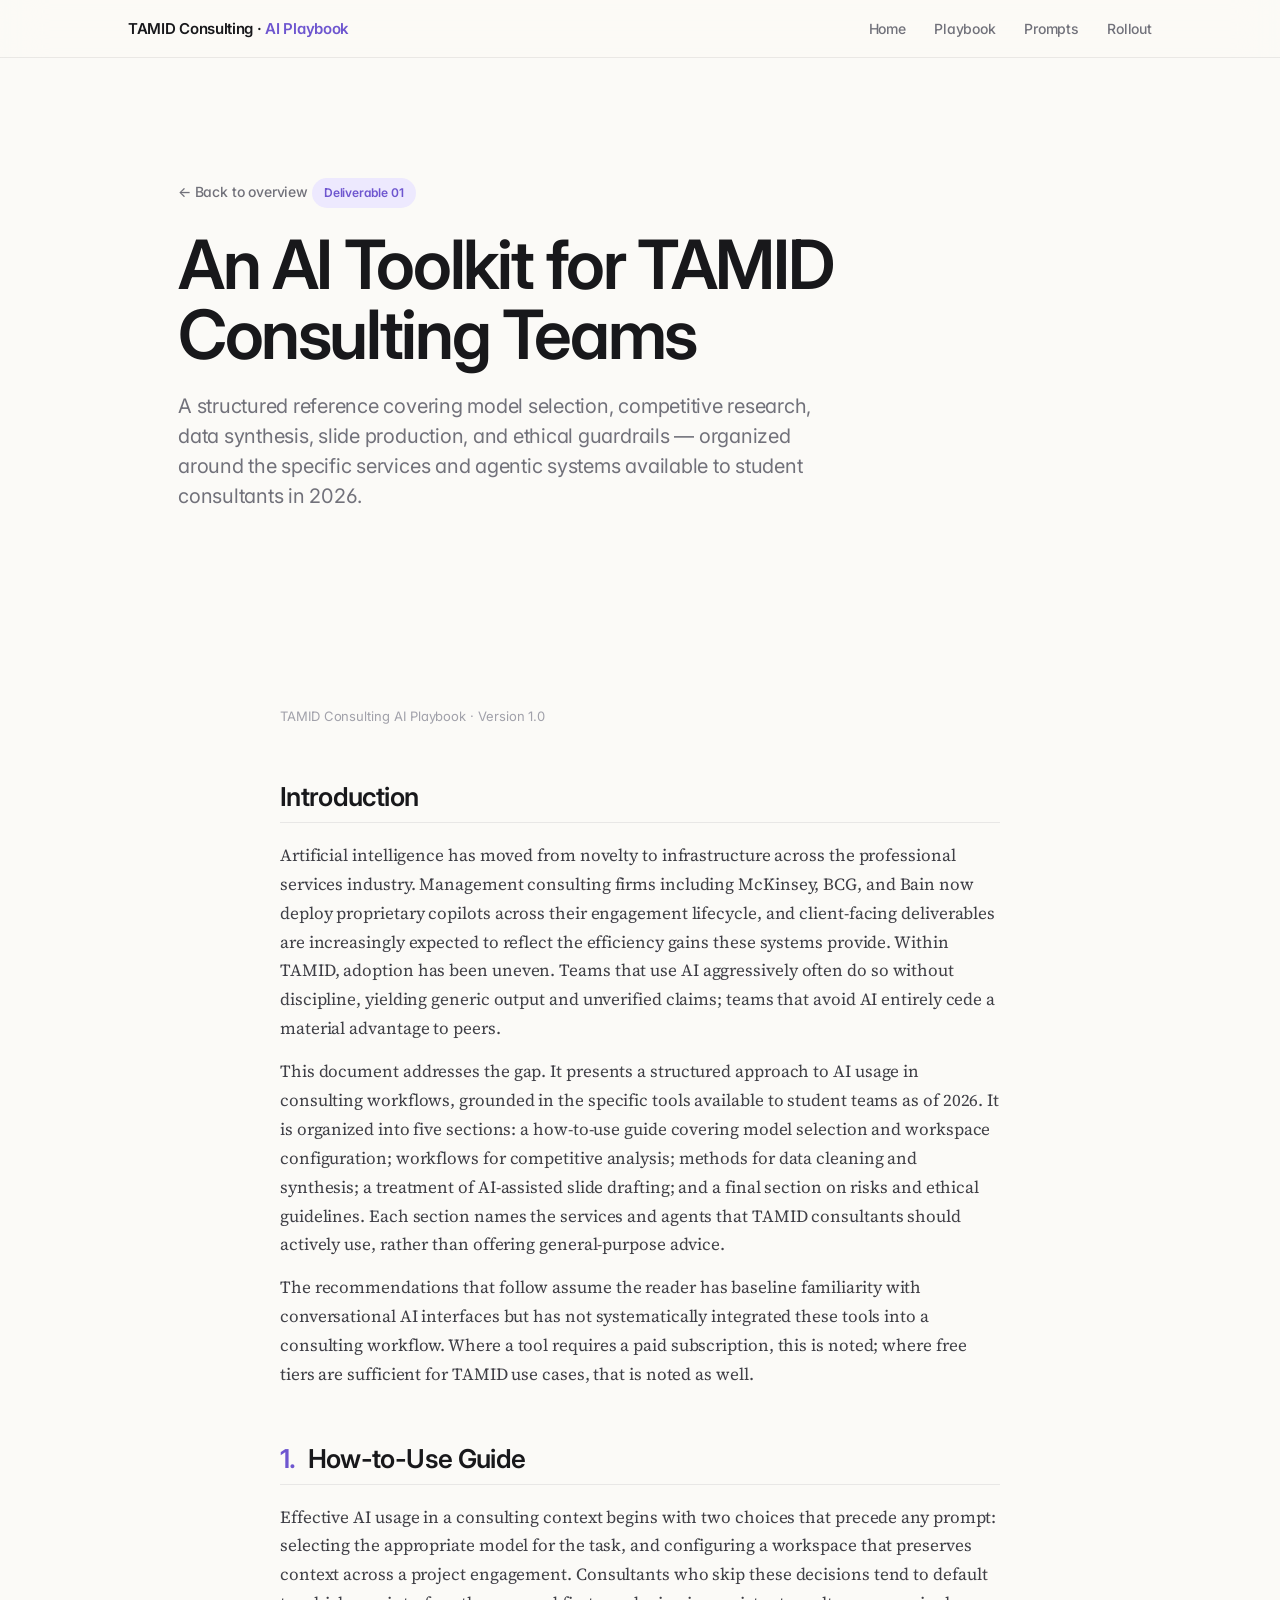
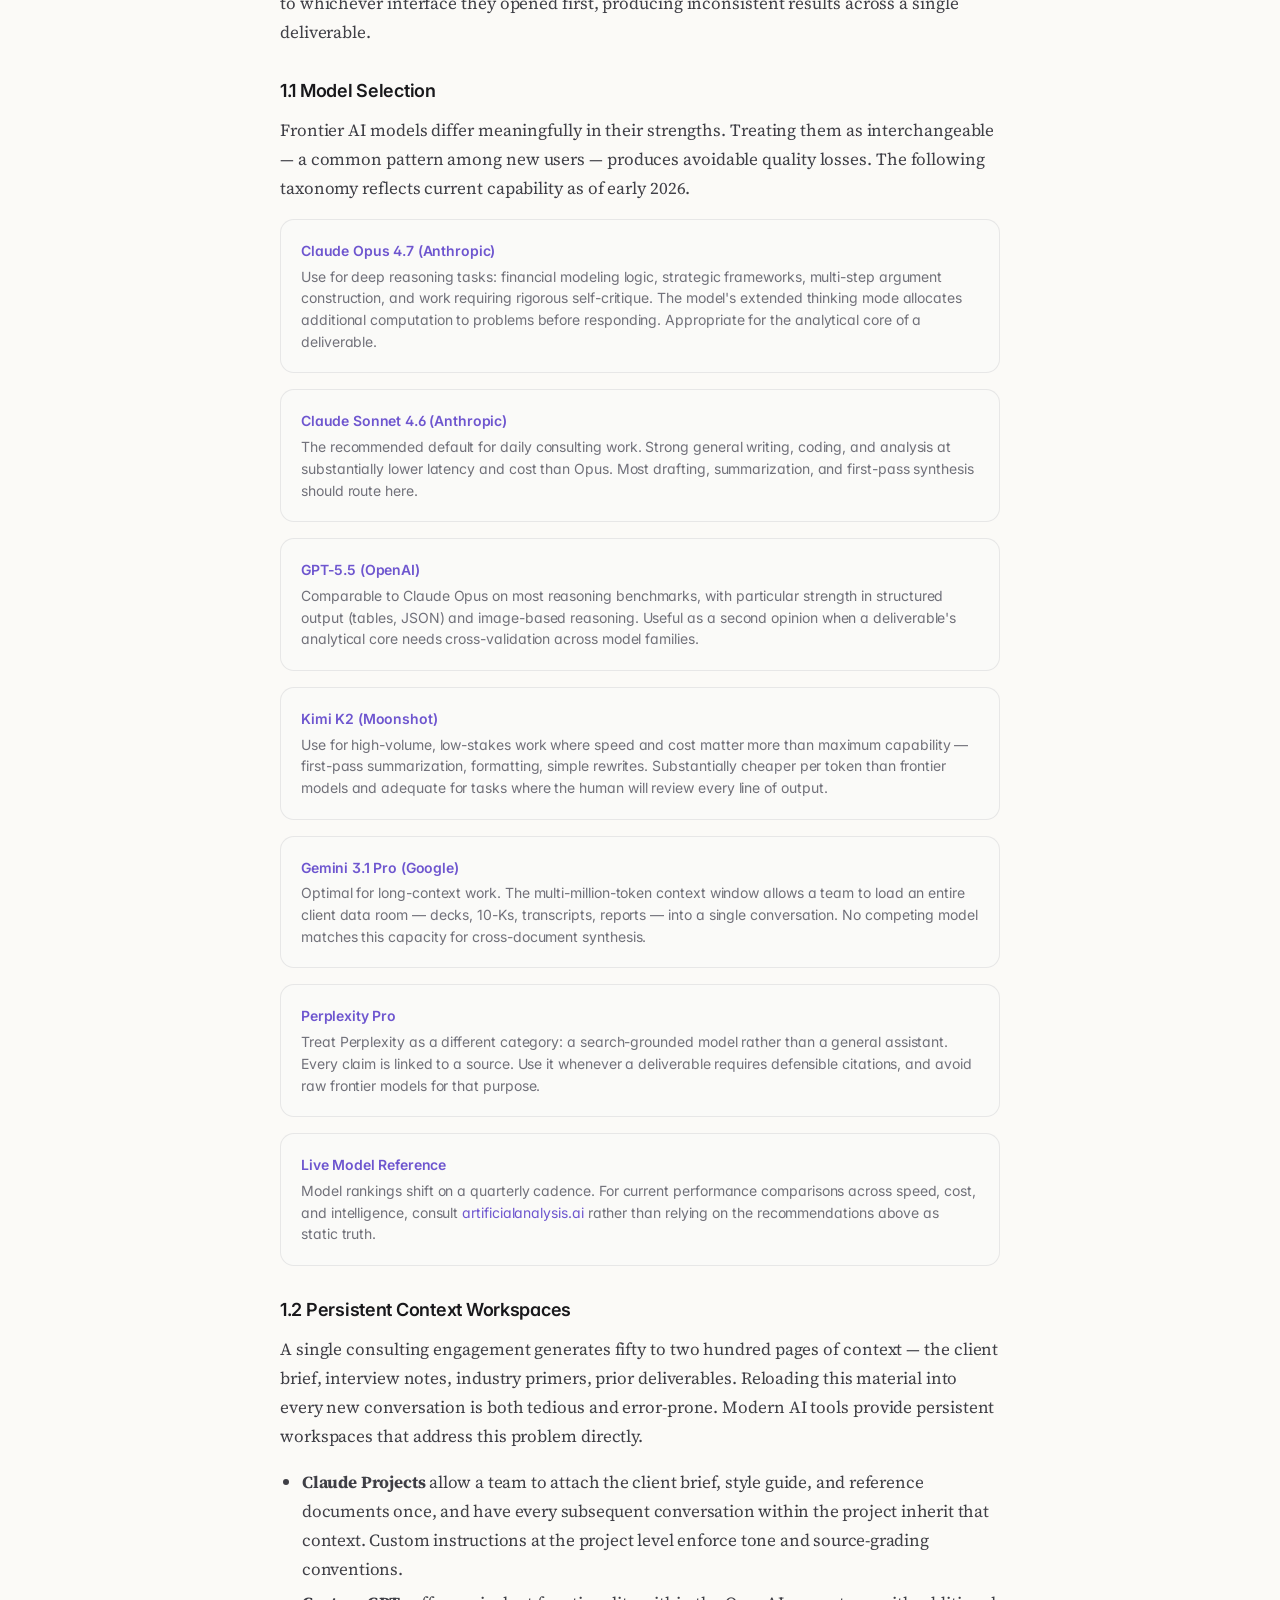
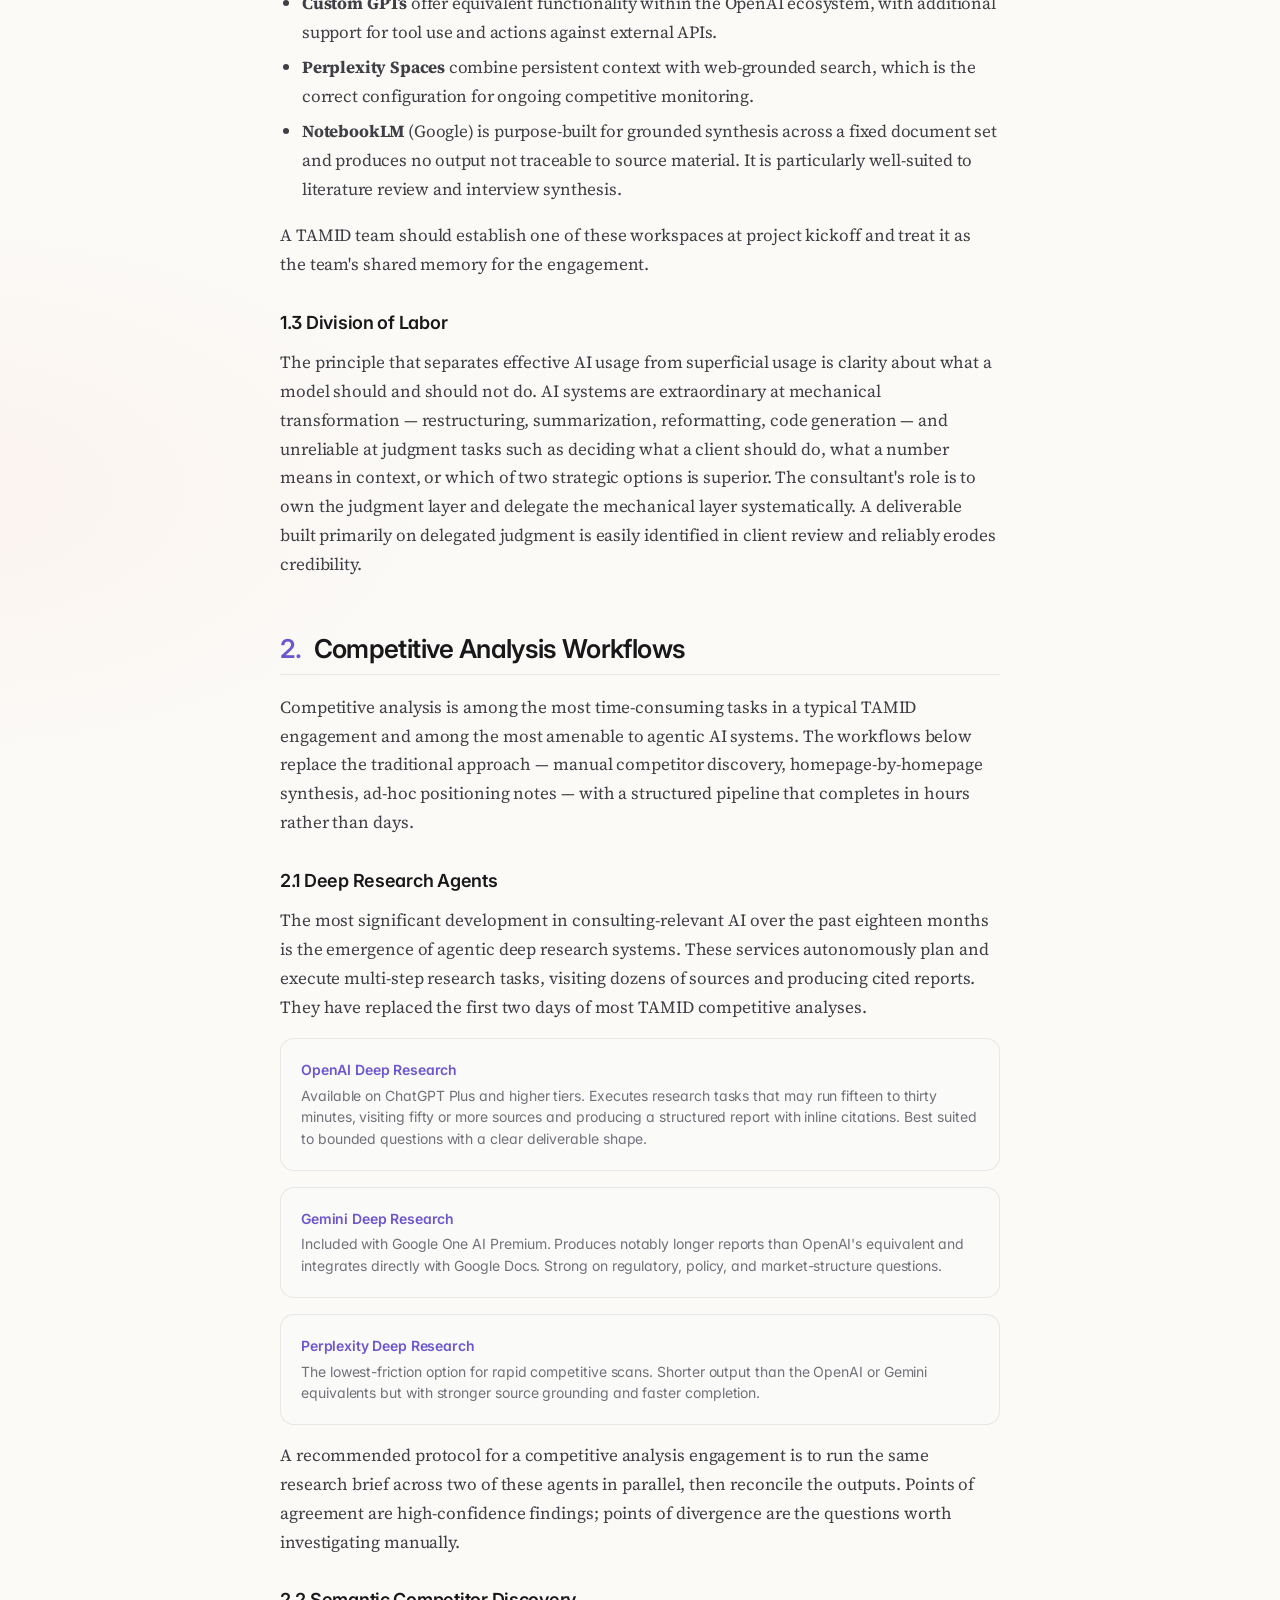
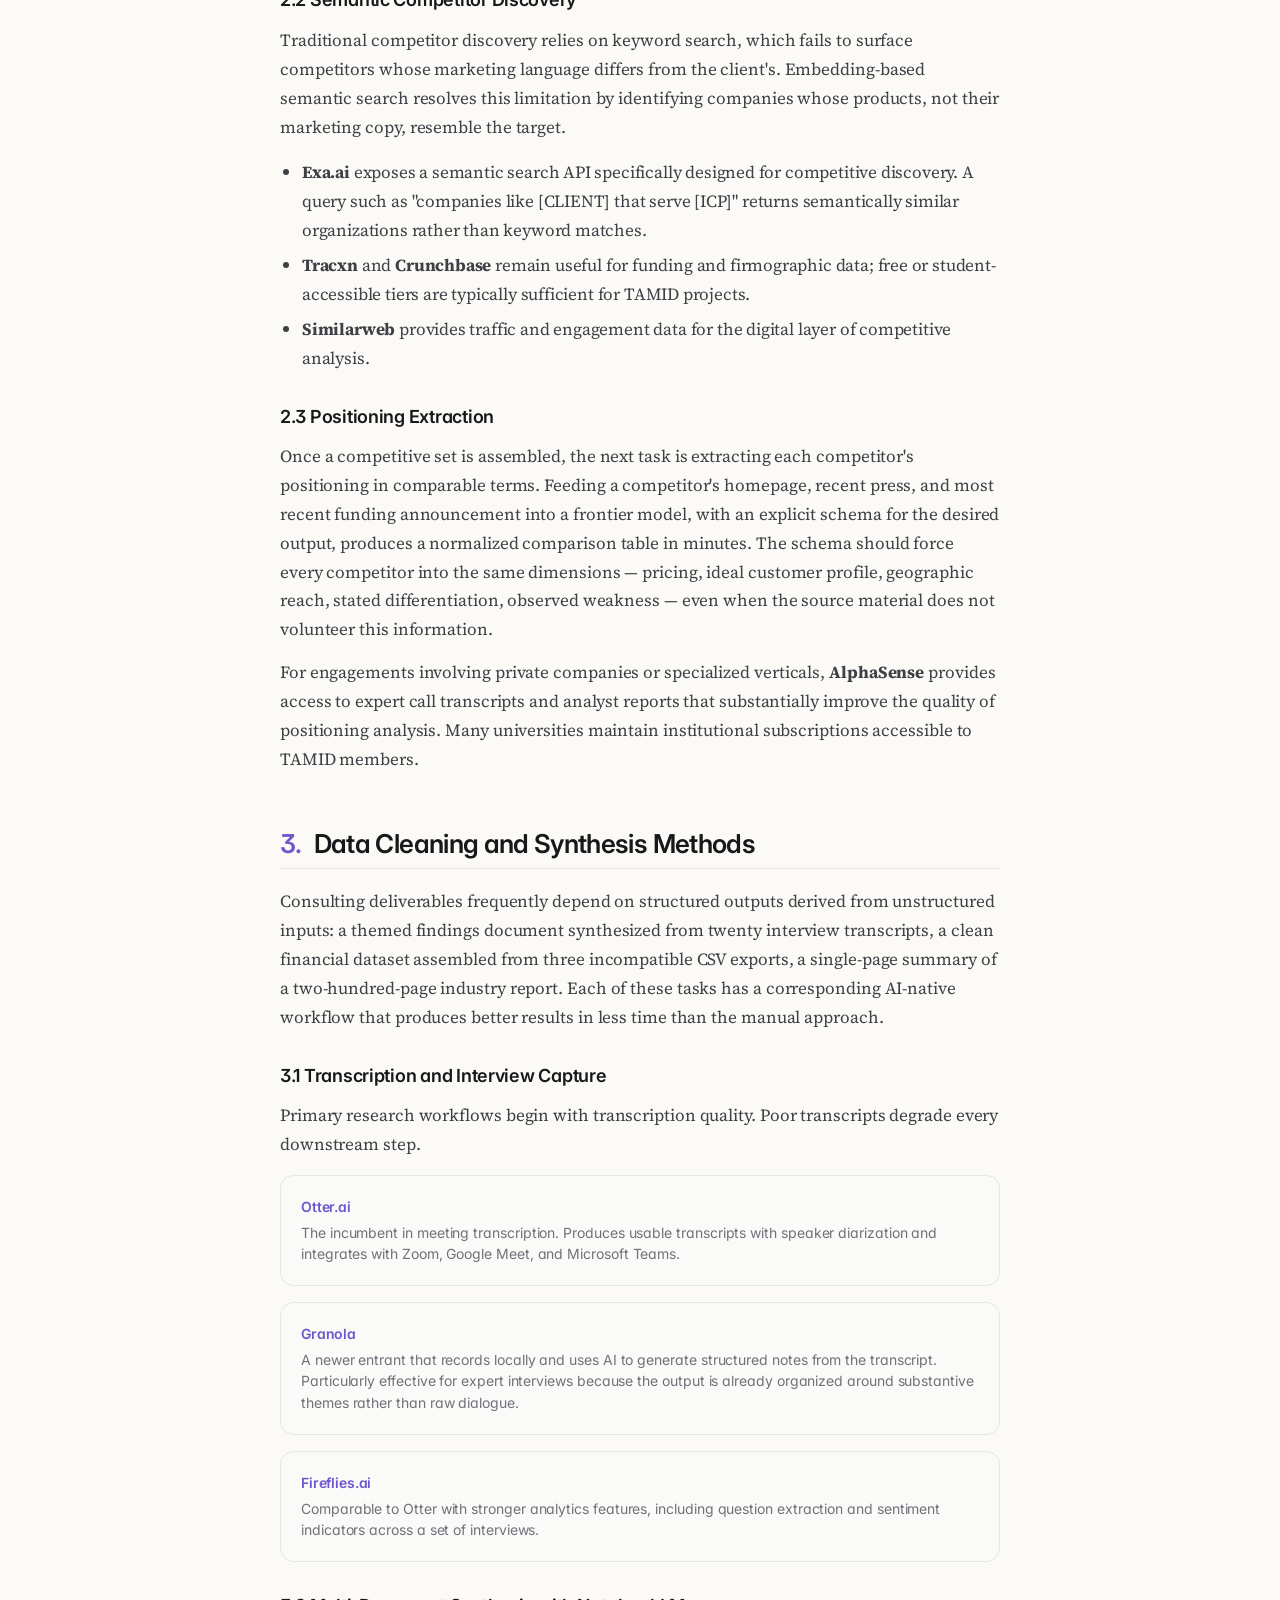
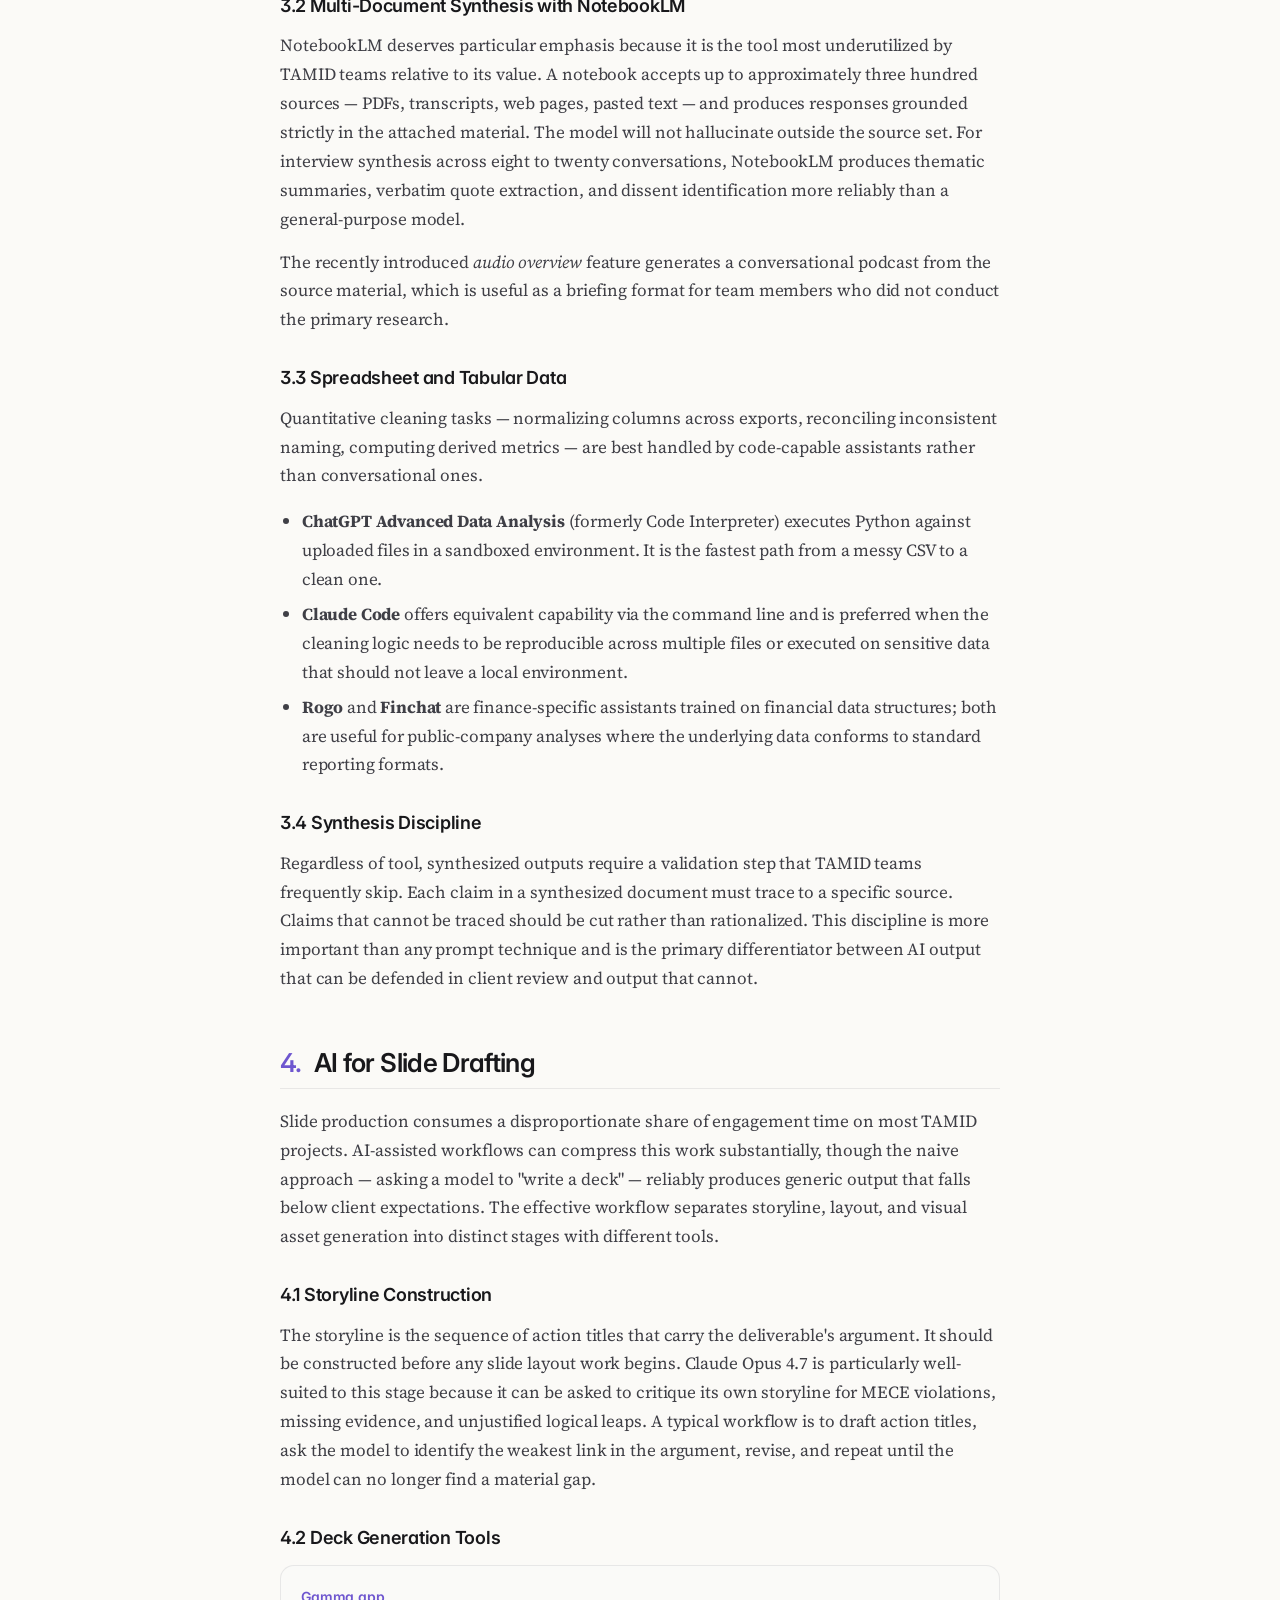
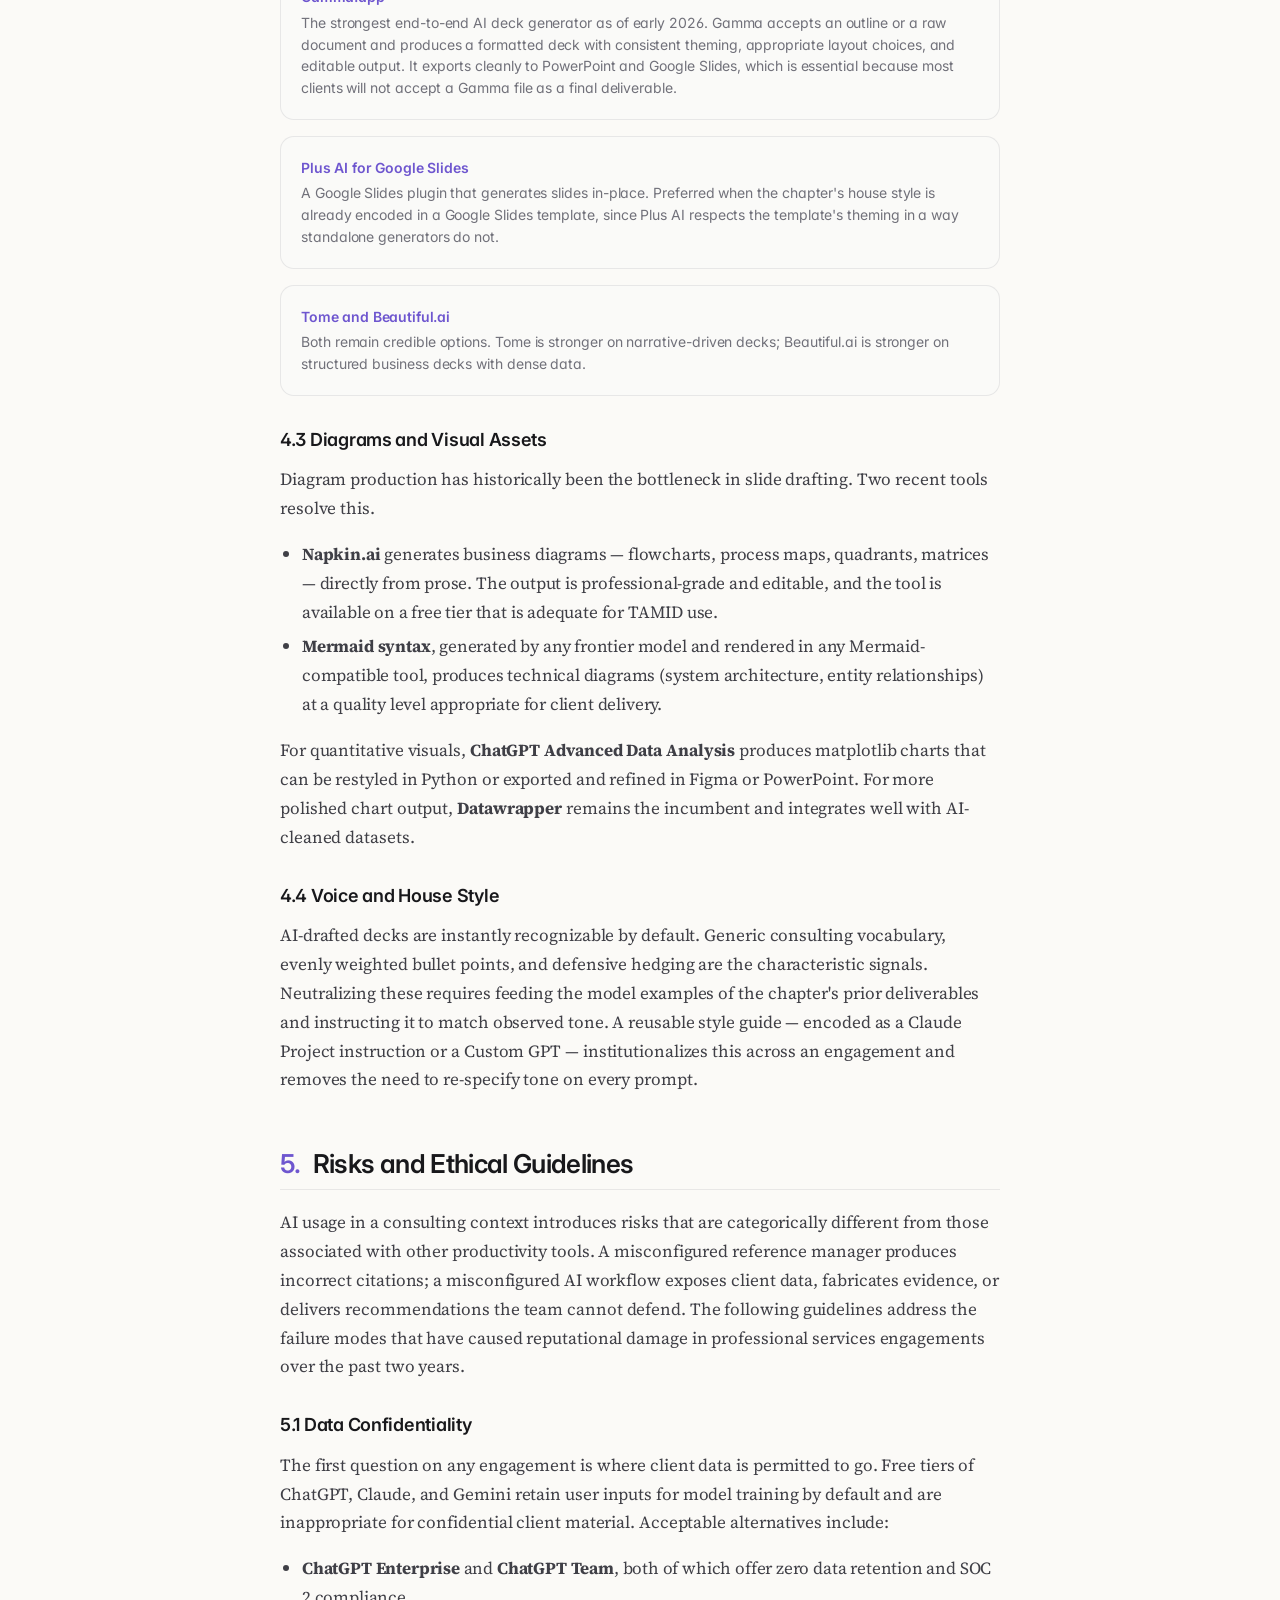
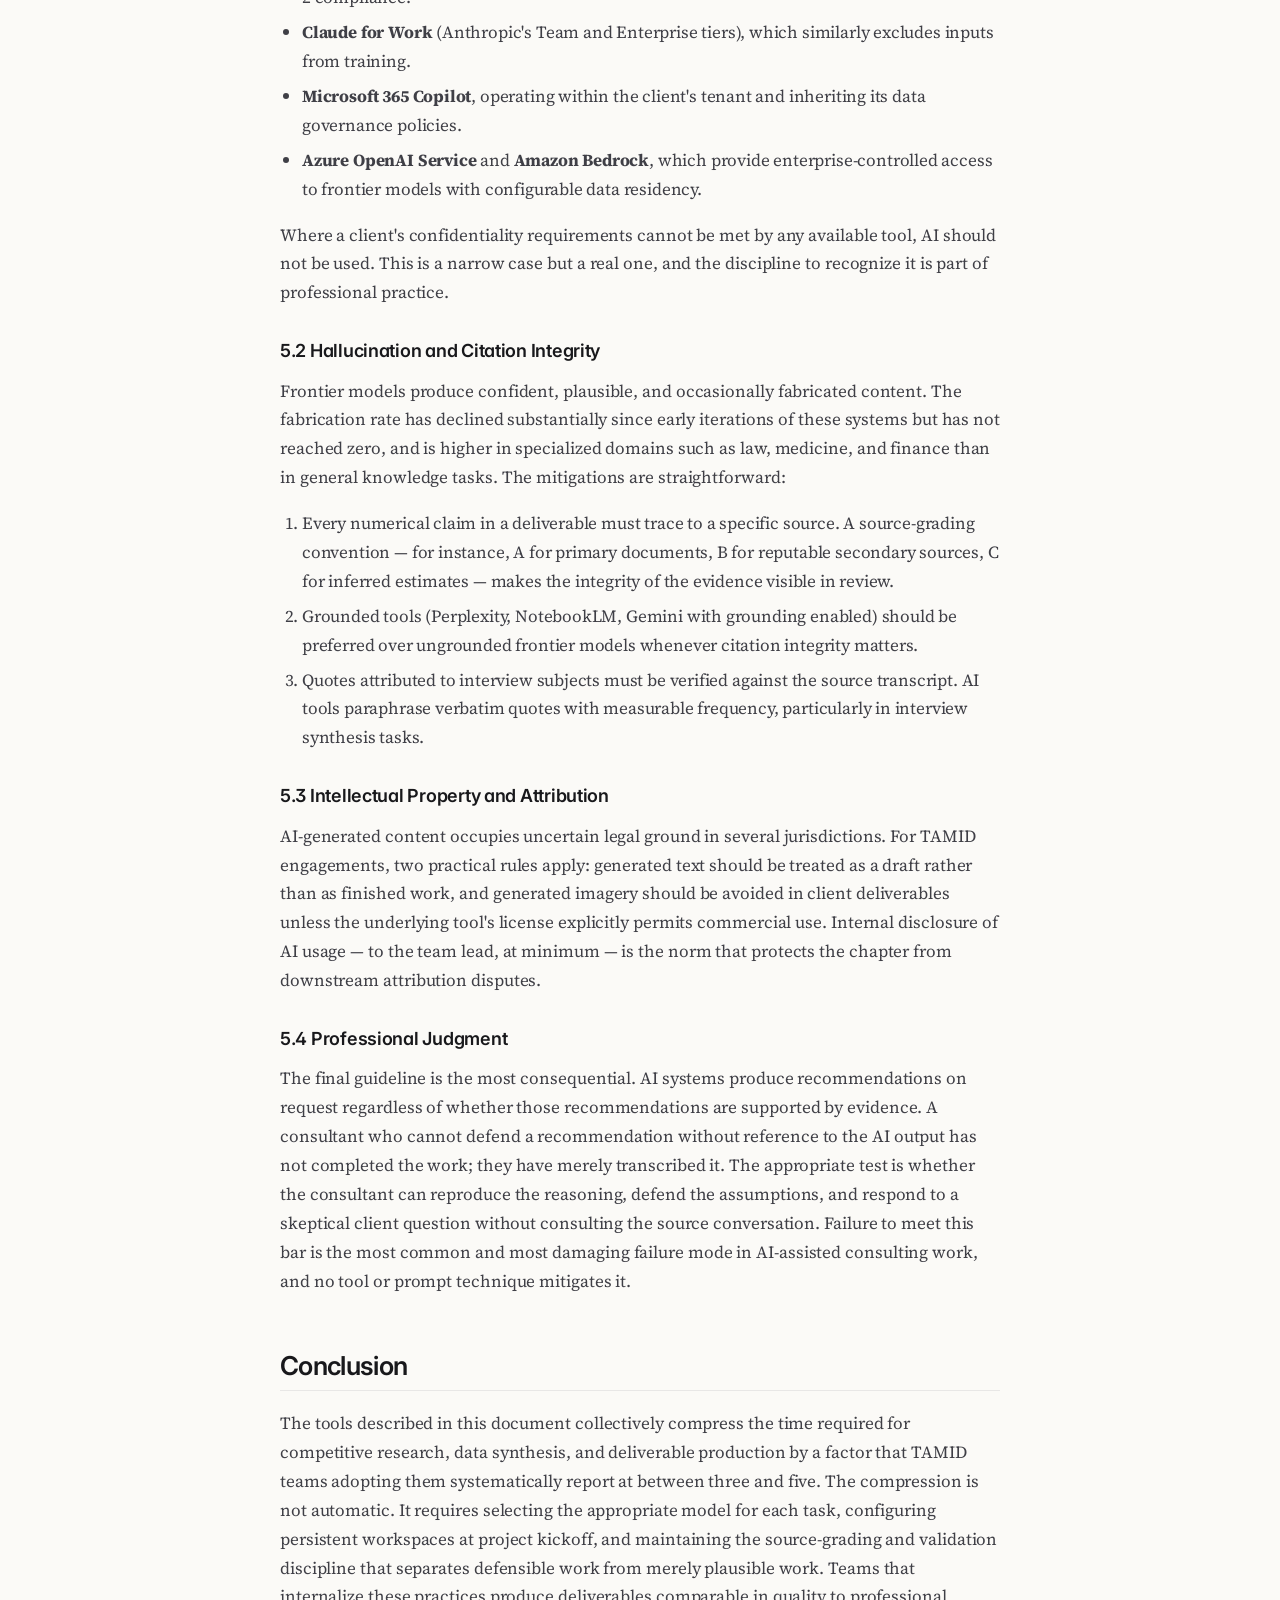
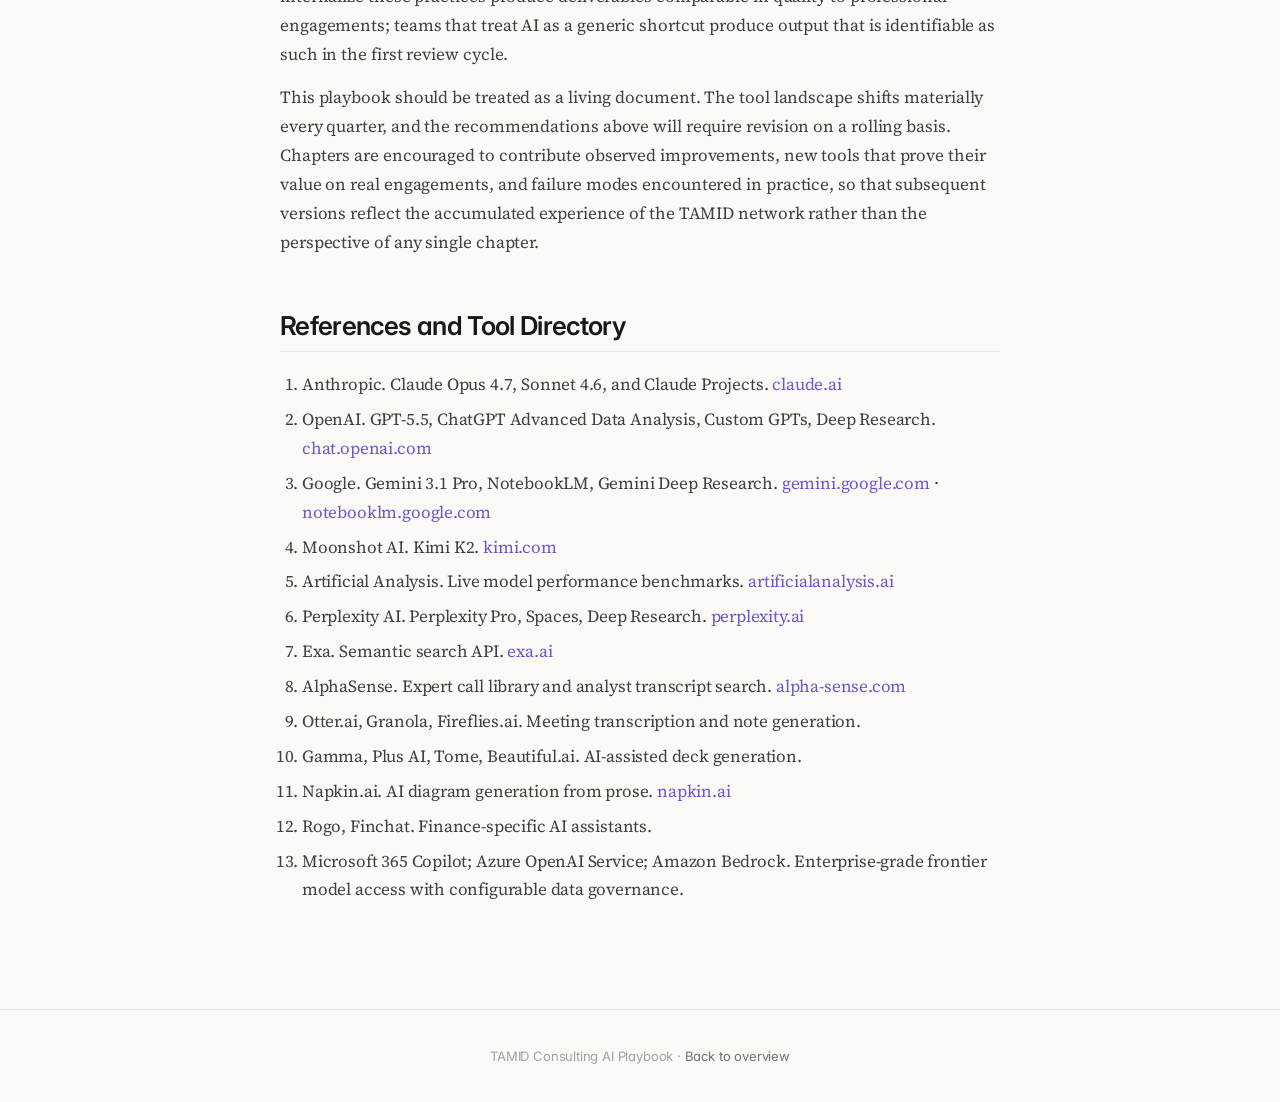
==== playbook.html @ dccecacd "feat: TAMID Consulting AI Playbook site Static multi-page site covering Track 1 deliverables: playbo" ====
<!doctype html>
<html lang="en">
<head>
<meta charset="utf-8" />
<meta name="viewport" content="width=device-width, initial-scale=1" />
<title>Playbook — TAMID Consulting AI Playbook</title>
<link rel="preconnect" href="https://fonts.googleapis.com">
<link rel="preconnect" href="https://fonts.gstatic.com" crossorigin>
<link href="https://fonts.googleapis.com/css2?family=Inter:wght@400;500;600;700&family=Source+Serif+4:wght@400;500;600&family=JetBrains+Mono:wght@400;500&display=swap" rel="stylesheet">
<link rel="stylesheet" href="styles.css" />
<style>
  .paper { max-width: 720px; margin: 0 auto; }
  .paper p {
    color: #3F3F46; margin: 14px 0;
    font-size: 17px; line-height: 1.7;
    font-family: "Source Serif 4", Georgia, serif;
    letter-spacing: -0.005em;
  }
  .paper h2 {
    font-size: 26px; margin-top: 56px; margin-bottom: 18px;
    padding-bottom: 10px;
    border-bottom: 1px solid var(--border);
    letter-spacing: -0.025em;
    font-weight: 600;
  }
  .paper h3 {
    font-size: 18px; margin-top: 32px;
    color: var(--ink); font-weight: 600;
    letter-spacing: -0.015em;
  }
  .paper ul, .paper ol {
    color: #3F3F46; padding-left: 22px;
    font-family: "Source Serif 4", Georgia, serif;
    font-size: 17px; line-height: 1.7;
  }
  .paper li { margin: 6px 0; }
  .paper .sectnum {
    color: var(--accent);
    margin-right: 12px;
    font-family: "Inter", sans-serif;
    font-weight: 600;
  }
  .paper .meta {
    color: var(--ink-faint); font-size: 13px;
    margin-bottom: 32px;
    font-family: "Inter", sans-serif;
    letter-spacing: -0.005em;
  }
  .paper blockquote {
    border-left: 3px solid var(--accent);
    margin: 22px 0; padding: 8px 20px;
    color: var(--ink-dim); font-style: italic;
    font-family: "Source Serif 4", Georgia, serif;
  }
  .toolref {
    background: #FAFAF8;
    border: 1px solid var(--border);
    border-radius: 14px;
    padding: 16px 20px;
    margin: 16px 0;
    font-family: "Inter", sans-serif;
  }
  .toolref .tname {
    color: var(--accent); font-weight: 600;
    font-size: 14px;
    letter-spacing: -0.01em;
  }
  .toolref p {
    margin: 4px 0; font-size: 14px;
    color: var(--ink-dim); line-height: 1.55;
    font-family: "Inter", sans-serif;
  }
  .refs {
    font-size: 14px; color: var(--ink-dim);
    font-family: "Inter", sans-serif;
    line-height: 1.6;
  }
  .refs li { margin: 6px 0; }
</style>
</head>
<body>

<header class="nav">
  <div class="nav-inner">
    <div class="brand">TAMID Consulting · <span>AI Playbook</span></div>
    <ul>
      <li><a class="navlink" href="index.html">Home</a></li>
      <li><a class="navlink" href="playbook.html">Playbook</a></li>
      <li><a class="navlink" href="prompts.html">Prompts</a></li>
      <li><a class="navlink" href="rollout.html">Rollout</a></li>
    </ul>
  </div>
</header>

<section class="hero">
  <a class="back-link" href="index.html">← Back to overview</a>
  <span class="eyebrow">Deliverable 01</span>
  <h1>An AI Toolkit for TAMID Consulting Teams</h1>
  <p class="lede">A structured reference covering model selection, competitive research, data synthesis, slide production, and ethical guardrails — organized around the specific services and agentic systems available to student consultants in 2026.</p>
</section>

<section>
<div class="paper">

<p class="meta">TAMID Consulting AI Playbook · Version 1.0</p>

<h2>Introduction</h2>
<p>Artificial intelligence has moved from novelty to infrastructure across the professional services industry. Management consulting firms including McKinsey, BCG, and Bain now deploy proprietary copilots across their engagement lifecycle, and client-facing deliverables are increasingly expected to reflect the efficiency gains these systems provide. Within TAMID, adoption has been uneven. Teams that use AI aggressively often do so without discipline, yielding generic output and unverified claims; teams that avoid AI entirely cede a material advantage to peers.</p>
<p>This document addresses the gap. It presents a structured approach to AI usage in consulting workflows, grounded in the specific tools available to student teams as of 2026. It is organized into five sections: a how-to-use guide covering model selection and workspace configuration; workflows for competitive analysis; methods for data cleaning and synthesis; a treatment of AI-assisted slide drafting; and a final section on risks and ethical guidelines. Each section names the services and agents that TAMID consultants should actively use, rather than offering general-purpose advice.</p>
<p>The recommendations that follow assume the reader has baseline familiarity with conversational AI interfaces but has not systematically integrated these tools into a consulting workflow. Where a tool requires a paid subscription, this is noted; where free tiers are sufficient for TAMID use cases, that is noted as well.</p>

<h2><span class="sectnum">1.</span>How-to-Use Guide</h2>

<p>Effective AI usage in a consulting context begins with two choices that precede any prompt: selecting the appropriate model for the task, and configuring a workspace that preserves context across a project engagement. Consultants who skip these decisions tend to default to whichever interface they opened first, producing inconsistent results across a single deliverable.</p>

<h3>1.1 Model Selection</h3>

<p>Frontier AI models differ meaningfully in their strengths. Treating them as interchangeable — a common pattern among new users — produces avoidable quality losses. The following taxonomy reflects current capability as of early 2026.</p>

<div class="toolref">
  <p class="tname">Claude Opus 4.7 (Anthropic)</p>
  <p>Use for deep reasoning tasks: financial modeling logic, strategic frameworks, multi-step argument construction, and work requiring rigorous self-critique. The model's extended thinking mode allocates additional computation to problems before responding. Appropriate for the analytical core of a deliverable.</p>
</div>

<div class="toolref">
  <p class="tname">Claude Sonnet 4.6 (Anthropic)</p>
  <p>The recommended default for daily consulting work. Strong general writing, coding, and analysis at substantially lower latency and cost than Opus. Most drafting, summarization, and first-pass synthesis should route here.</p>
</div>

<div class="toolref">
  <p class="tname">GPT-5.5 (OpenAI)</p>
  <p>Comparable to Claude Opus on most reasoning benchmarks, with particular strength in structured output (tables, JSON) and image-based reasoning. Useful as a second opinion when a deliverable's analytical core needs cross-validation across model families.</p>
</div>

<div class="toolref">
  <p class="tname">Kimi K2 (Moonshot)</p>
  <p>Use for high-volume, low-stakes work where speed and cost matter more than maximum capability — first-pass summarization, formatting, simple rewrites. Substantially cheaper per token than frontier models and adequate for tasks where the human will review every line of output.</p>
</div>

<div class="toolref">
  <p class="tname">Gemini 3.1 Pro (Google)</p>
  <p>Optimal for long-context work. The multi-million-token context window allows a team to load an entire client data room — decks, 10-Ks, transcripts, reports — into a single conversation. No competing model matches this capacity for cross-document synthesis.</p>
</div>

<div class="toolref">
  <p class="tname">Perplexity Pro</p>
  <p>Treat Perplexity as a different category: a search-grounded model rather than a general assistant. Every claim is linked to a source. Use it whenever a deliverable requires defensible citations, and avoid raw frontier models for that purpose.</p>
</div>

<div class="toolref">
  <p class="tname">Live Model Reference</p>
  <p>Model rankings shift on a quarterly cadence. For current performance comparisons across speed, cost, and intelligence, consult <a href="https://artificialanalysis.ai" target="_blank" rel="noopener">artificialanalysis.ai</a> rather than relying on the recommendations above as static truth.</p>
</div>

<h3>1.2 Persistent Context Workspaces</h3>

<p>A single consulting engagement generates fifty to two hundred pages of context — the client brief, interview notes, industry primers, prior deliverables. Reloading this material into every new conversation is both tedious and error-prone. Modern AI tools provide persistent workspaces that address this problem directly.</p>

<ul>
  <li><strong>Claude Projects</strong> allow a team to attach the client brief, style guide, and reference documents once, and have every subsequent conversation within the project inherit that context. Custom instructions at the project level enforce tone and source-grading conventions.</li>
  <li><strong>Custom GPTs</strong> offer equivalent functionality within the OpenAI ecosystem, with additional support for tool use and actions against external APIs.</li>
  <li><strong>Perplexity Spaces</strong> combine persistent context with web-grounded search, which is the correct configuration for ongoing competitive monitoring.</li>
  <li><strong>NotebookLM</strong> (Google) is purpose-built for grounded synthesis across a fixed document set and produces no output not traceable to source material. It is particularly well-suited to literature review and interview synthesis.</li>
</ul>

<p>A TAMID team should establish one of these workspaces at project kickoff and treat it as the team's shared memory for the engagement.</p>

<h3>1.3 Division of Labor</h3>

<p>The principle that separates effective AI usage from superficial usage is clarity about what a model should and should not do. AI systems are extraordinary at mechanical transformation — restructuring, summarization, reformatting, code generation — and unreliable at judgment tasks such as deciding what a client should do, what a number means in context, or which of two strategic options is superior. The consultant's role is to own the judgment layer and delegate the mechanical layer systematically. A deliverable built primarily on delegated judgment is easily identified in client review and reliably erodes credibility.</p>

<h2><span class="sectnum">2.</span>Competitive Analysis Workflows</h2>

<p>Competitive analysis is among the most time-consuming tasks in a typical TAMID engagement and among the most amenable to agentic AI systems. The workflows below replace the traditional approach — manual competitor discovery, homepage-by-homepage synthesis, ad-hoc positioning notes — with a structured pipeline that completes in hours rather than days.</p>

<h3>2.1 Deep Research Agents</h3>

<p>The most significant development in consulting-relevant AI over the past eighteen months is the emergence of agentic deep research systems. These services autonomously plan and execute multi-step research tasks, visiting dozens of sources and producing cited reports. They have replaced the first two days of most TAMID competitive analyses.</p>

<div class="toolref">
  <p class="tname">OpenAI Deep Research</p>
  <p>Available on ChatGPT Plus and higher tiers. Executes research tasks that may run fifteen to thirty minutes, visiting fifty or more sources and producing a structured report with inline citations. Best suited to bounded questions with a clear deliverable shape.</p>
</div>

<div class="toolref">
  <p class="tname">Gemini Deep Research</p>
  <p>Included with Google One AI Premium. Produces notably longer reports than OpenAI's equivalent and integrates directly with Google Docs. Strong on regulatory, policy, and market-structure questions.</p>
</div>

<div class="toolref">
  <p class="tname">Perplexity Deep Research</p>
  <p>The lowest-friction option for rapid competitive scans. Shorter output than the OpenAI or Gemini equivalents but with stronger source grounding and faster completion.</p>
</div>

<p>A recommended protocol for a competitive analysis engagement is to run the same research brief across two of these agents in parallel, then reconcile the outputs. Points of agreement are high-confidence findings; points of divergence are the questions worth investigating manually.</p>

<h3>2.2 Semantic Competitor Discovery</h3>

<p>Traditional competitor discovery relies on keyword search, which fails to surface competitors whose marketing language differs from the client's. Embedding-based semantic search resolves this limitation by identifying companies whose products, not their marketing copy, resemble the target.</p>

<ul>
  <li><strong>Exa.ai</strong> exposes a semantic search API specifically designed for competitive discovery. A query such as "companies like [CLIENT] that serve [ICP]" returns semantically similar organizations rather than keyword matches.</li>
  <li><strong>Tracxn</strong> and <strong>Crunchbase</strong> remain useful for funding and firmographic data; free or student-accessible tiers are typically sufficient for TAMID projects.</li>
  <li><strong>Similarweb</strong> provides traffic and engagement data for the digital layer of competitive analysis.</li>
</ul>

<h3>2.3 Positioning Extraction</h3>

<p>Once a competitive set is assembled, the next task is extracting each competitor's positioning in comparable terms. Feeding a competitor's homepage, recent press, and most recent funding announcement into a frontier model, with an explicit schema for the desired output, produces a normalized comparison table in minutes. The schema should force every competitor into the same dimensions — pricing, ideal customer profile, geographic reach, stated differentiation, observed weakness — even when the source material does not volunteer this information.</p>

<p>For engagements involving private companies or specialized verticals, <strong>AlphaSense</strong> provides access to expert call transcripts and analyst reports that substantially improve the quality of positioning analysis. Many universities maintain institutional subscriptions accessible to TAMID members.</p>

<h2><span class="sectnum">3.</span>Data Cleaning and Synthesis Methods</h2>

<p>Consulting deliverables frequently depend on structured outputs derived from unstructured inputs: a themed findings document synthesized from twenty interview transcripts, a clean financial dataset assembled from three incompatible CSV exports, a single-page summary of a two-hundred-page industry report. Each of these tasks has a corresponding AI-native workflow that produces better results in less time than the manual approach.</p>

<h3>3.1 Transcription and Interview Capture</h3>

<p>Primary research workflows begin with transcription quality. Poor transcripts degrade every downstream step.</p>

<div class="toolref">
  <p class="tname">Otter.ai</p>
  <p>The incumbent in meeting transcription. Produces usable transcripts with speaker diarization and integrates with Zoom, Google Meet, and Microsoft Teams.</p>
</div>

<div class="toolref">
  <p class="tname">Granola</p>
  <p>A newer entrant that records locally and uses AI to generate structured notes from the transcript. Particularly effective for expert interviews because the output is already organized around substantive themes rather than raw dialogue.</p>
</div>

<div class="toolref">
  <p class="tname">Fireflies.ai</p>
  <p>Comparable to Otter with stronger analytics features, including question extraction and sentiment indicators across a set of interviews.</p>
</div>

<h3>3.2 Multi-Document Synthesis with NotebookLM</h3>

<p>NotebookLM deserves particular emphasis because it is the tool most underutilized by TAMID teams relative to its value. A notebook accepts up to approximately three hundred sources — PDFs, transcripts, web pages, pasted text — and produces responses grounded strictly in the attached material. The model will not hallucinate outside the source set. For interview synthesis across eight to twenty conversations, NotebookLM produces thematic summaries, verbatim quote extraction, and dissent identification more reliably than a general-purpose model.</p>

<p>The recently introduced <em>audio overview</em> feature generates a conversational podcast from the source material, which is useful as a briefing format for team members who did not conduct the primary research.</p>

<h3>3.3 Spreadsheet and Tabular Data</h3>

<p>Quantitative cleaning tasks — normalizing columns across exports, reconciling inconsistent naming, computing derived metrics — are best handled by code-capable assistants rather than conversational ones.</p>

<ul>
  <li><strong>ChatGPT Advanced Data Analysis</strong> (formerly Code Interpreter) executes Python against uploaded files in a sandboxed environment. It is the fastest path from a messy CSV to a clean one.</li>
  <li><strong>Claude Code</strong> offers equivalent capability via the command line and is preferred when the cleaning logic needs to be reproducible across multiple files or executed on sensitive data that should not leave a local environment.</li>
  <li><strong>Rogo</strong> and <strong>Finchat</strong> are finance-specific assistants trained on financial data structures; both are useful for public-company analyses where the underlying data conforms to standard reporting formats.</li>
</ul>

<h3>3.4 Synthesis Discipline</h3>

<p>Regardless of tool, synthesized outputs require a validation step that TAMID teams frequently skip. Each claim in a synthesized document must trace to a specific source. Claims that cannot be traced should be cut rather than rationalized. This discipline is more important than any prompt technique and is the primary differentiator between AI output that can be defended in client review and output that cannot.</p>

<h2><span class="sectnum">4.</span>AI for Slide Drafting</h2>

<p>Slide production consumes a disproportionate share of engagement time on most TAMID projects. AI-assisted workflows can compress this work substantially, though the naive approach — asking a model to "write a deck" — reliably produces generic output that falls below client expectations. The effective workflow separates storyline, layout, and visual asset generation into distinct stages with different tools.</p>

<h3>4.1 Storyline Construction</h3>

<p>The storyline is the sequence of action titles that carry the deliverable's argument. It should be constructed before any slide layout work begins. Claude Opus 4.7 is particularly well-suited to this stage because it can be asked to critique its own storyline for MECE violations, missing evidence, and unjustified logical leaps. A typical workflow is to draft action titles, ask the model to identify the weakest link in the argument, revise, and repeat until the model can no longer find a material gap.</p>

<h3>4.2 Deck Generation Tools</h3>

<div class="toolref">
  <p class="tname">Gamma.app</p>
  <p>The strongest end-to-end AI deck generator as of early 2026. Gamma accepts an outline or a raw document and produces a formatted deck with consistent theming, appropriate layout choices, and editable output. It exports cleanly to PowerPoint and Google Slides, which is essential because most clients will not accept a Gamma file as a final deliverable.</p>
</div>

<div class="toolref">
  <p class="tname">Plus AI for Google Slides</p>
  <p>A Google Slides plugin that generates slides in-place. Preferred when the chapter's house style is already encoded in a Google Slides template, since Plus AI respects the template's theming in a way standalone generators do not.</p>
</div>

<div class="toolref">
  <p class="tname">Tome and Beautiful.ai</p>
  <p>Both remain credible options. Tome is stronger on narrative-driven decks; Beautiful.ai is stronger on structured business decks with dense data.</p>
</div>

<h3>4.3 Diagrams and Visual Assets</h3>

<p>Diagram production has historically been the bottleneck in slide drafting. Two recent tools resolve this.</p>

<ul>
  <li><strong>Napkin.ai</strong> generates business diagrams — flowcharts, process maps, quadrants, matrices — directly from prose. The output is professional-grade and editable, and the tool is available on a free tier that is adequate for TAMID use.</li>
  <li><strong>Mermaid syntax</strong>, generated by any frontier model and rendered in any Mermaid-compatible tool, produces technical diagrams (system architecture, entity relationships) at a quality level appropriate for client delivery.</li>
</ul>

<p>For quantitative visuals, <strong>ChatGPT Advanced Data Analysis</strong> produces matplotlib charts that can be restyled in Python or exported and refined in Figma or PowerPoint. For more polished chart output, <strong>Datawrapper</strong> remains the incumbent and integrates well with AI-cleaned datasets.</p>

<h3>4.4 Voice and House Style</h3>

<p>AI-drafted decks are instantly recognizable by default. Generic consulting vocabulary, evenly weighted bullet points, and defensive hedging are the characteristic signals. Neutralizing these requires feeding the model examples of the chapter's prior deliverables and instructing it to match observed tone. A reusable style guide — encoded as a Claude Project instruction or a Custom GPT — institutionalizes this across an engagement and removes the need to re-specify tone on every prompt.</p>

<h2><span class="sectnum">5.</span>Risks and Ethical Guidelines</h2>

<p>AI usage in a consulting context introduces risks that are categorically different from those associated with other productivity tools. A misconfigured reference manager produces incorrect citations; a misconfigured AI workflow exposes client data, fabricates evidence, or delivers recommendations the team cannot defend. The following guidelines address the failure modes that have caused reputational damage in professional services engagements over the past two years.</p>

<h3>5.1 Data Confidentiality</h3>

<p>The first question on any engagement is where client data is permitted to go. Free tiers of ChatGPT, Claude, and Gemini retain user inputs for model training by default and are inappropriate for confidential client material. Acceptable alternatives include:</p>

<ul>
  <li><strong>ChatGPT Enterprise</strong> and <strong>ChatGPT Team</strong>, both of which offer zero data retention and SOC 2 compliance.</li>
  <li><strong>Claude for Work</strong> (Anthropic's Team and Enterprise tiers), which similarly excludes inputs from training.</li>
  <li><strong>Microsoft 365 Copilot</strong>, operating within the client's tenant and inheriting its data governance policies.</li>
  <li><strong>Azure OpenAI Service</strong> and <strong>Amazon Bedrock</strong>, which provide enterprise-controlled access to frontier models with configurable data residency.</li>
</ul>

<p>Where a client's confidentiality requirements cannot be met by any available tool, AI should not be used. This is a narrow case but a real one, and the discipline to recognize it is part of professional practice.</p>

<h3>5.2 Hallucination and Citation Integrity</h3>

<p>Frontier models produce confident, plausible, and occasionally fabricated content. The fabrication rate has declined substantially since early iterations of these systems but has not reached zero, and is higher in specialized domains such as law, medicine, and finance than in general knowledge tasks. The mitigations are straightforward:</p>

<ol>
  <li>Every numerical claim in a deliverable must trace to a specific source. A source-grading convention — for instance, A for primary documents, B for reputable secondary sources, C for inferred estimates — makes the integrity of the evidence visible in review.</li>
  <li>Grounded tools (Perplexity, NotebookLM, Gemini with grounding enabled) should be preferred over ungrounded frontier models whenever citation integrity matters.</li>
  <li>Quotes attributed to interview subjects must be verified against the source transcript. AI tools paraphrase verbatim quotes with measurable frequency, particularly in interview synthesis tasks.</li>
</ol>

<h3>5.3 Intellectual Property and Attribution</h3>

<p>AI-generated content occupies uncertain legal ground in several jurisdictions. For TAMID engagements, two practical rules apply: generated text should be treated as a draft rather than as finished work, and generated imagery should be avoided in client deliverables unless the underlying tool's license explicitly permits commercial use. Internal disclosure of AI usage — to the team lead, at minimum — is the norm that protects the chapter from downstream attribution disputes.</p>

<h3>5.4 Professional Judgment</h3>

<p>The final guideline is the most consequential. AI systems produce recommendations on request regardless of whether those recommendations are supported by evidence. A consultant who cannot defend a recommendation without reference to the AI output has not completed the work; they have merely transcribed it. The appropriate test is whether the consultant can reproduce the reasoning, defend the assumptions, and respond to a skeptical client question without consulting the source conversation. Failure to meet this bar is the most common and most damaging failure mode in AI-assisted consulting work, and no tool or prompt technique mitigates it.</p>

<h2>Conclusion</h2>

<p>The tools described in this document collectively compress the time required for competitive research, data synthesis, and deliverable production by a factor that TAMID teams adopting them systematically report at between three and five. The compression is not automatic. It requires selecting the appropriate model for each task, configuring persistent workspaces at project kickoff, and maintaining the source-grading and validation discipline that separates defensible work from merely plausible work. Teams that internalize these practices produce deliverables comparable in quality to professional engagements; teams that treat AI as a generic shortcut produce output that is identifiable as such in the first review cycle.</p>

<p>This playbook should be treated as a living document. The tool landscape shifts materially every quarter, and the recommendations above will require revision on a rolling basis. Chapters are encouraged to contribute observed improvements, new tools that prove their value on real engagements, and failure modes encountered in practice, so that subsequent versions reflect the accumulated experience of the TAMID network rather than the perspective of any single chapter.</p>

<h2>References and Tool Directory</h2>
<ol class="refs">
  <li>Anthropic. Claude Opus 4.7, Sonnet 4.6, and Claude Projects. <a href="https://claude.ai">claude.ai</a></li>
  <li>OpenAI. GPT-5.5, ChatGPT Advanced Data Analysis, Custom GPTs, Deep Research. <a href="https://chat.openai.com">chat.openai.com</a></li>
  <li>Google. Gemini 3.1 Pro, NotebookLM, Gemini Deep Research. <a href="https://gemini.google.com">gemini.google.com</a> · <a href="https://notebooklm.google.com">notebooklm.google.com</a></li>
  <li>Moonshot AI. Kimi K2. <a href="https://kimi.com">kimi.com</a></li>
  <li>Artificial Analysis. Live model performance benchmarks. <a href="https://artificialanalysis.ai">artificialanalysis.ai</a></li>
  <li>Perplexity AI. Perplexity Pro, Spaces, Deep Research. <a href="https://perplexity.ai">perplexity.ai</a></li>
  <li>Exa. Semantic search API. <a href="https://exa.ai">exa.ai</a></li>
  <li>AlphaSense. Expert call library and analyst transcript search. <a href="https://alpha-sense.com">alpha-sense.com</a></li>
  <li>Otter.ai, Granola, Fireflies.ai. Meeting transcription and note generation.</li>
  <li>Gamma, Plus AI, Tome, Beautiful.ai. AI-assisted deck generation.</li>
  <li>Napkin.ai. AI diagram generation from prose. <a href="https://napkin.ai">napkin.ai</a></li>
  <li>Rogo, Finchat. Finance-specific AI assistants.</li>
  <li>Microsoft 365 Copilot; Azure OpenAI Service; Amazon Bedrock. Enterprise-grade frontier model access with configurable data governance.</li>
</ol>

</div>
</section>

<footer>
  TAMID Consulting AI Playbook · <a href="index.html">Back to overview</a>
</footer>

</body>
</html>
---- styles.css ----
:root {
  --bg: #FBFAF7;
  --bg-soft: #FFFFFF;
  --ink: #18181B;
  --ink-dim: #71717A;
  --ink-faint: #A1A1AA;
  --accent: #6E56CF;
  --accent-soft: #EDE9FE;
  --accent-2: #FF8A65;
  --accent-2-soft: #FFE8E0;
  --mint: #5EEAD4;
  --border: rgba(24, 24, 27, 0.08);
  --border-strong: rgba(24, 24, 27, 0.12);
  --card: #FFFFFF;
  --shadow-sm: 0 1px 2px rgba(24, 24, 27, 0.04), 0 0 0 1px rgba(24, 24, 27, 0.04);
  --shadow-md: 0 4px 12px rgba(24, 24, 27, 0.06), 0 0 0 1px rgba(24, 24, 27, 0.04);
  --shadow-lg: 0 16px 48px rgba(24, 24, 27, 0.08), 0 0 0 1px rgba(24, 24, 27, 0.04);
}

* { box-sizing: border-box; }
html, body { margin: 0; padding: 0; }
body {
  font-family: "Inter", -apple-system, BlinkMacSystemFont, "Segoe UI", Roboto, sans-serif;
  background: var(--bg);
  background-image:
    radial-gradient(1100px 500px at 85% -5%, rgba(110, 86, 207, 0.08), transparent 60%),
    radial-gradient(900px 480px at -5% 30%, rgba(255, 138, 101, 0.06), transparent 60%),
    radial-gradient(700px 400px at 50% 110%, rgba(94, 234, 212, 0.05), transparent 60%);
  color: var(--ink);
  line-height: 1.55;
  letter-spacing: -0.011em;
  -webkit-font-smoothing: antialiased;
  font-feature-settings: "ss01", "cv11";
}

a { color: var(--accent); text-decoration: none; transition: opacity 0.15s; }
a:hover { opacity: 0.75; text-decoration: none; }

/* Nav */
header.nav {
  position: sticky; top: 0; z-index: 10;
  backdrop-filter: blur(20px) saturate(180%);
  -webkit-backdrop-filter: blur(20px) saturate(180%);
  background: rgba(251, 250, 247, 0.78);
  border-bottom: 1px solid var(--border);
}
.nav-inner {
  max-width: 1080px; margin: 0 auto;
  padding: 16px 28px;
  display: flex; align-items: center; justify-content: space-between;
}
.brand {
  font-weight: 600; letter-spacing: -0.02em;
  font-size: 15px; color: var(--ink);
}
.brand span { color: var(--accent); }
.nav ul { display: flex; gap: 28px; list-style: none; padding: 0; margin: 0; }
.nav a.navlink {
  color: var(--ink-dim); font-size: 14px; font-weight: 500;
  letter-spacing: -0.01em;
}
.nav a.navlink:hover { color: var(--ink); opacity: 1; }

/* Sections */
section {
  max-width: 980px; margin: 0 auto;
  padding: 88px 28px;
}
.hero {
  padding-top: 120px;
  padding-bottom: 72px;
}

/* Eyebrow / pill labels */
.eyebrow, .slide-num {
  display: inline-block;
  font-size: 12px; font-weight: 600;
  letter-spacing: -0.005em;
  color: var(--accent);
  padding: 6px 12px;
  background: var(--accent-soft);
  border-radius: 999px;
  margin-bottom: 22px;
}

/* Headings */
h1 {
  font-size: clamp(40px, 6vw, 68px);
  line-height: 1.02;
  letter-spacing: -0.035em;
  font-weight: 600;
  margin: 0 0 22px;
  color: var(--ink);
}
h2 {
  font-size: clamp(26px, 3.4vw, 38px);
  line-height: 1.1;
  letter-spacing: -0.025em;
  font-weight: 600;
  margin: 0 0 14px;
  color: var(--ink);
}
h3 {
  font-size: 17px;
  line-height: 1.3;
  letter-spacing: -0.015em;
  font-weight: 600;
  margin: 0 0 8px;
  color: var(--ink);
}

.lede {
  font-size: clamp(17px, 1.6vw, 20px);
  color: var(--ink-dim);
  max-width: 640px;
  line-height: 1.5;
  letter-spacing: -0.012em;
}
.section-sub {
  color: var(--ink-dim);
  margin-bottom: 36px;
  max-width: 640px;
  font-size: 16px;
}

/* Buttons */
.cta-row { margin-top: 32px; display: flex; gap: 10px; flex-wrap: wrap; }
.btn {
  display: inline-flex; align-items: center; gap: 6px;
  padding: 11px 18px;
  border-radius: 12px;
  font-weight: 500; font-size: 14px;
  letter-spacing: -0.005em;
  border: 1px solid var(--border);
  background: var(--card);
  color: var(--ink);
  cursor: pointer;
  transition: all 0.15s ease;
  box-shadow: var(--shadow-sm);
}
.btn:hover {
  opacity: 1;
  transform: translateY(-1px);
  box-shadow: var(--shadow-md);
}
.btn.primary {
  background: var(--ink);
  border-color: var(--ink);
  color: var(--bg-soft);
}
.btn.primary:hover { background: #2A2A2E; }

/* Cards */
.grid {
  display: grid; gap: 14px;
  grid-template-columns: repeat(auto-fit, minmax(240px, 1fr));
}
.grid.grid-2 {
  grid-template-columns: repeat(2, 1fr);
}
@media (max-width: 640px) {
  .grid.grid-2 { grid-template-columns: 1fr; }
}
.card {
  background: var(--card);
  border: 1px solid var(--border);
  padding: 24px;
  border-radius: 18px;
  transition: all 0.2s ease;
  display: block;
  color: inherit;
  box-shadow: var(--shadow-sm);
}
.card:hover {
  opacity: 1;
  transform: translateY(-2px);
  box-shadow: var(--shadow-md);
  border-color: var(--border-strong);
}
.card.linkcard { cursor: pointer; position: relative; }
.card.linkcard::after {
  content: "→";
  position: absolute; top: 22px; right: 22px;
  color: var(--accent); font-size: 16px;
  opacity: 0; transition: all 0.2s ease;
}
.card.linkcard:hover::after { transform: translateX(4px); opacity: 1; }
.card .tag {
  display: inline-block;
  font-size: 11px; font-weight: 600;
  letter-spacing: -0.005em;
  color: var(--accent);
  background: var(--accent-soft);
  padding: 4px 10px;
  border-radius: 999px;
  margin-bottom: 14px;
}
.card p { color: var(--ink-dim); font-size: 14px; margin: 6px 0 0; line-height: 1.5; }
.card ul { padding-left: 18px; margin: 10px 0 0; color: var(--ink-dim); font-size: 14px; }
.card li { margin: 4px 0; }

/* Callout */
.callout {
  background: var(--card);
  border: 1px solid var(--border);
  padding: 32px;
  border-radius: 20px;
  box-shadow: var(--shadow-sm);
}
.callout h2 { margin-bottom: 12px; }
.callout p, .callout li { color: var(--ink-dim); font-size: 15px; }

/* Timeline */
.timeline { display: grid; gap: 12px; }
.phase {
  display: grid;
  grid-template-columns: 140px 1fr;
  gap: 18px;
  padding: 22px 24px;
  border: 1px solid var(--border);
  border-radius: 16px;
  background: var(--card);
  box-shadow: var(--shadow-sm);
}
.phase .wk {
  font-weight: 600; color: var(--accent);
  font-size: 13px; letter-spacing: -0.005em;
  border-right: 1px solid var(--border);
  padding-right: 14px;
  align-self: start;
}
.phase h3 { margin-top: 0; }
.phase p { color: var(--ink-dim); font-size: 14px; margin: 4px 0 0; }

/* Prompts */
.prompts { display: grid; gap: 14px; }
.prompt {
  border: 1px solid var(--border);
  border-radius: 18px;
  background: var(--card);
  padding: 24px;
  box-shadow: var(--shadow-sm);
}
.prompt h3 { display: flex; align-items: center; gap: 10px; flex-wrap: wrap; }
.prompt p { color: var(--ink-dim); font-size: 14px; }
.pill {
  font-size: 11px; font-weight: 600;
  padding: 3px 10px; border-radius: 999px;
  background: var(--accent-2-soft); color: #C2410C;
  letter-spacing: -0.005em;
}

pre {
  background: #FAFAF8;
  border: 1px solid var(--border);
  padding: 18px;
  border-radius: 12px;
  overflow-x: auto;
  color: #18181B;
  font-family: "JetBrains Mono", "SF Mono", Menlo, Consolas, monospace;
  font-size: 12.5px;
  line-height: 1.6;
  margin: 14px 0 0;
  white-space: pre-wrap;
  letter-spacing: -0.005em;
}

/* Back link */
.back-link {
  display: inline-flex; align-items: center; gap: 6px;
  color: var(--ink-dim); font-size: 14px;
  margin-bottom: 28px; font-weight: 500;
}
.back-link:hover { color: var(--ink); opacity: 1; }

/* Chapters (playbook) */
.chapter {
  border-left: 2px solid var(--accent-soft);
  padding: 8px 0 8px 22px;
  margin: 22px 0;
}
.chapter h3 { margin-top: 0; }
.chapter p { color: var(--ink-dim); margin: 8px 0 0; font-size: 15px; }
.chapter ul, .chapter ol { color: var(--ink-dim); font-size: 15px; }

/* Footer */
footer {
  border-top: 1px solid var(--border);
  color: var(--ink-faint); font-size: 13px;
  padding: 36px 28px; text-align: center;
}
footer a { color: var(--ink-dim); }

@media (max-width: 640px) {
  .nav ul { display: none; }
  .phase { grid-template-columns: 1fr; }
  .phase .wk { border: none; padding: 0; padding-bottom: 6px; }
  section { padding: 64px 24px; }
  .hero { padding-top: 88px; padding-bottom: 56px; }
}
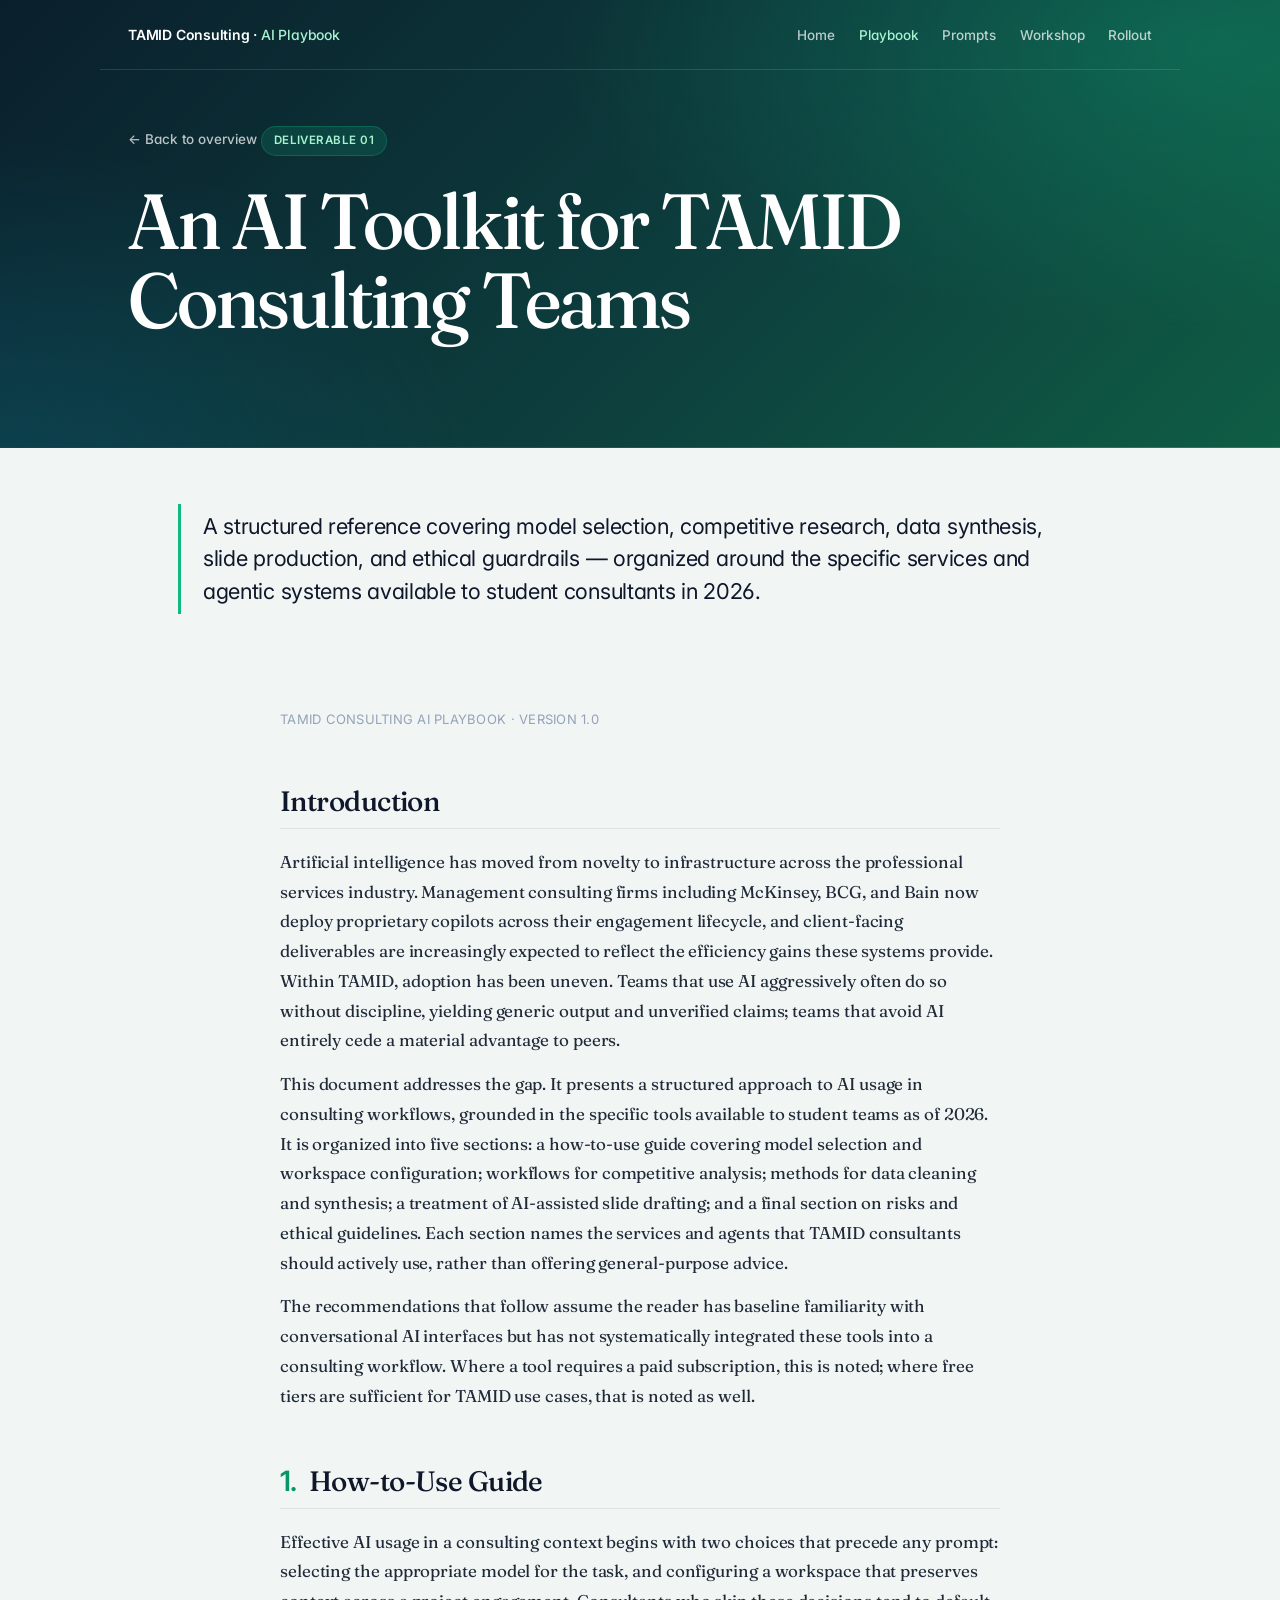
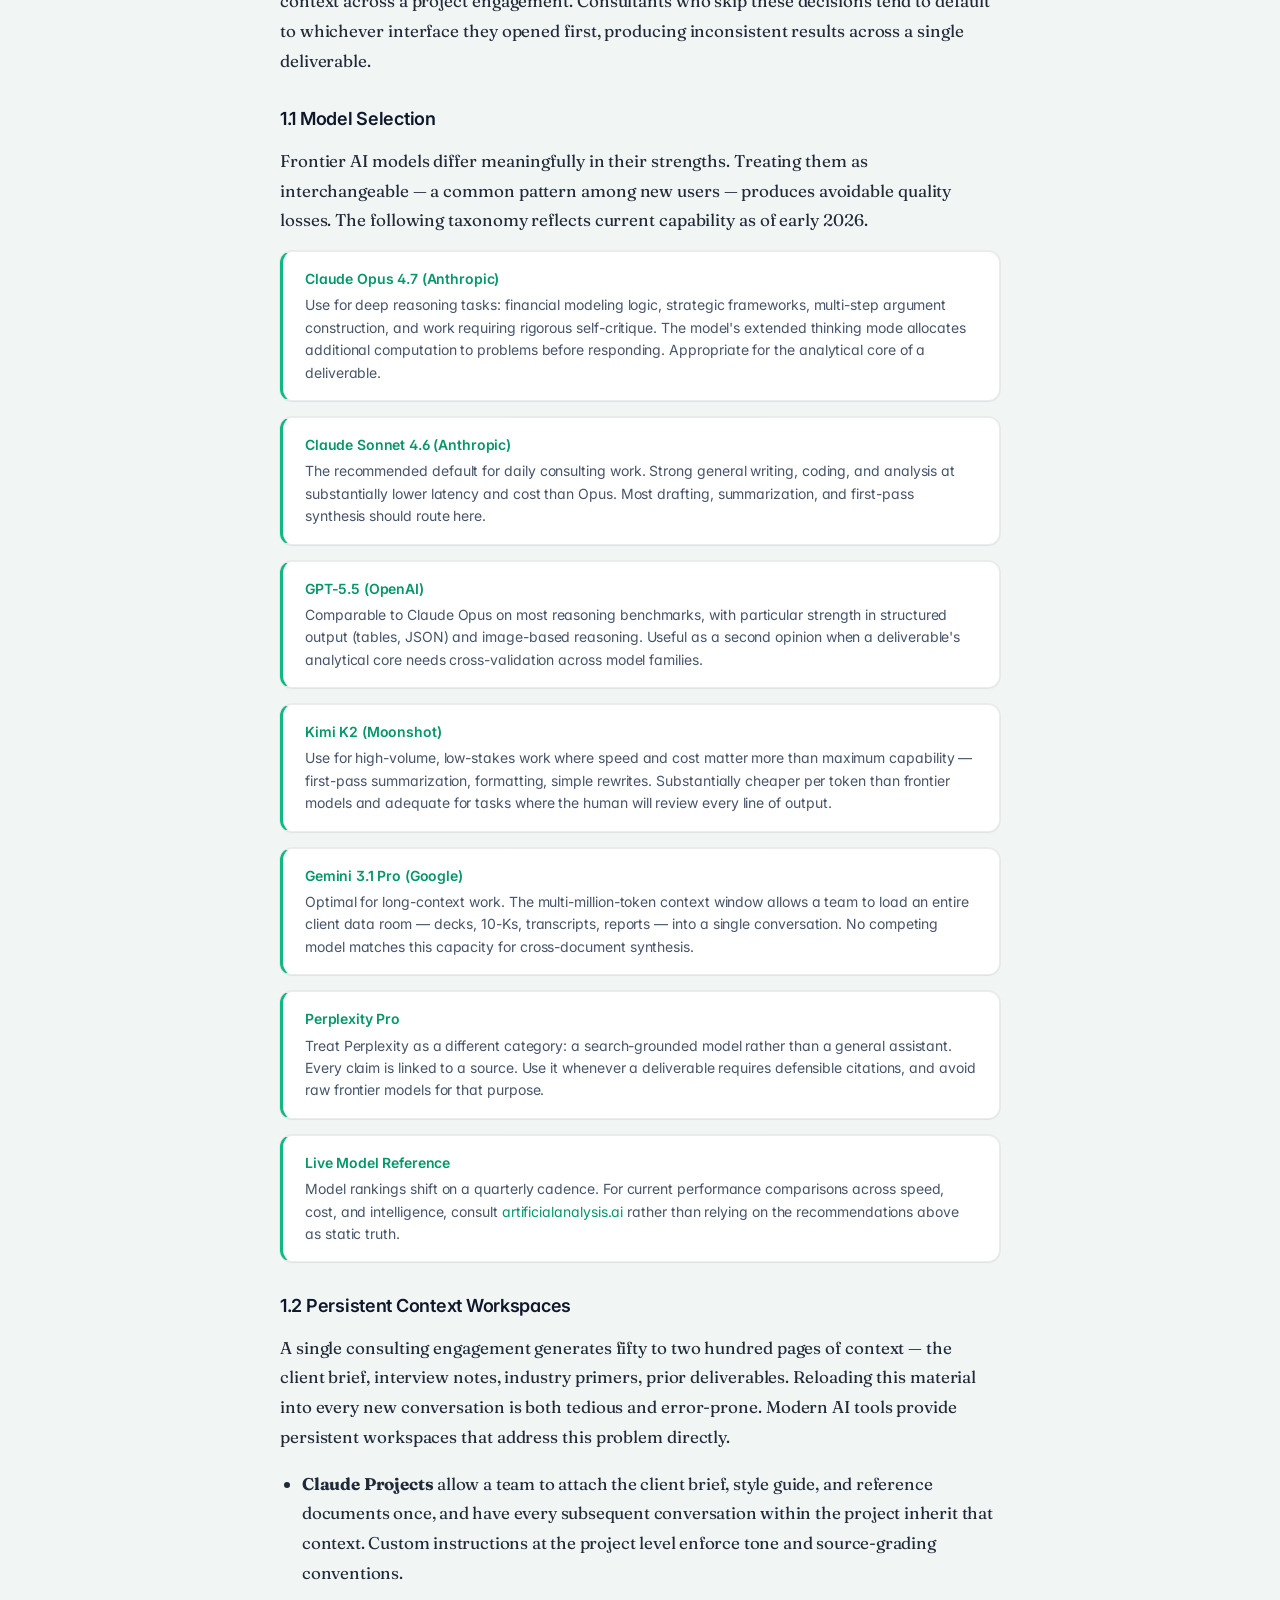
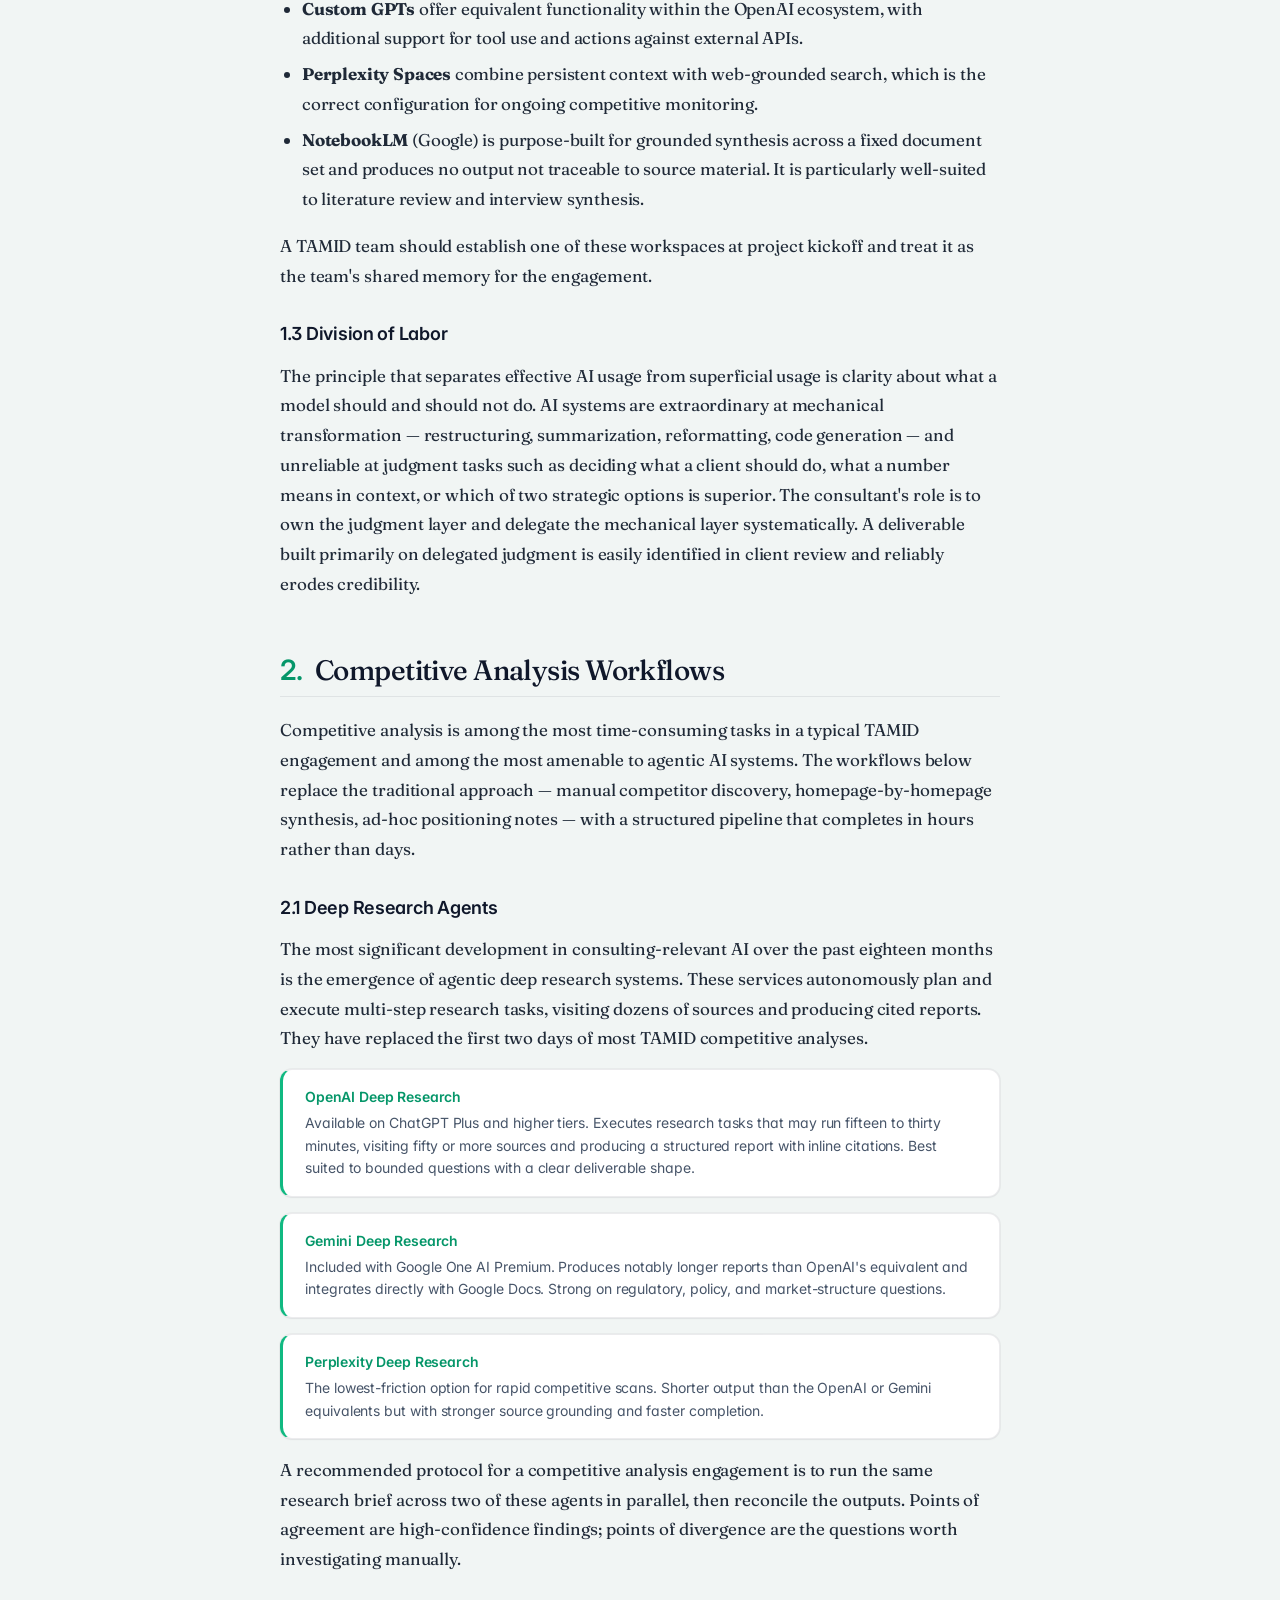
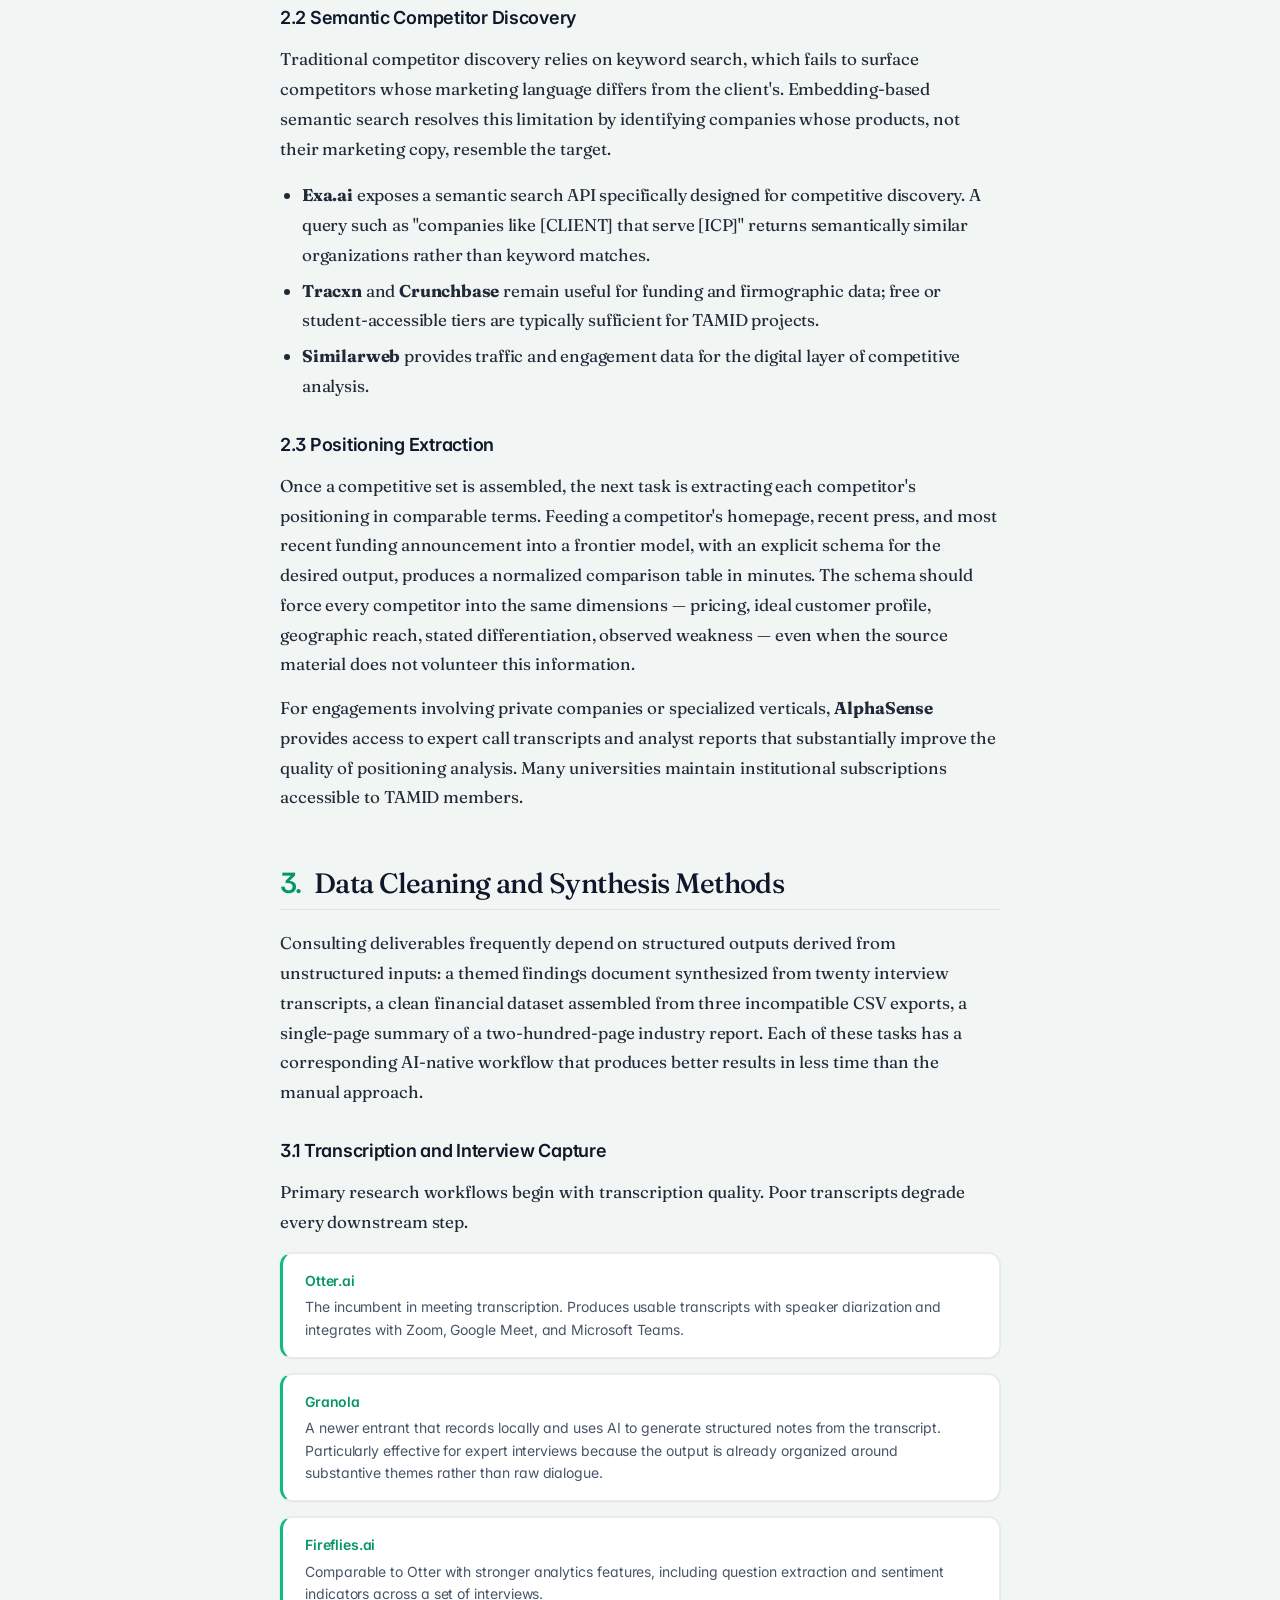
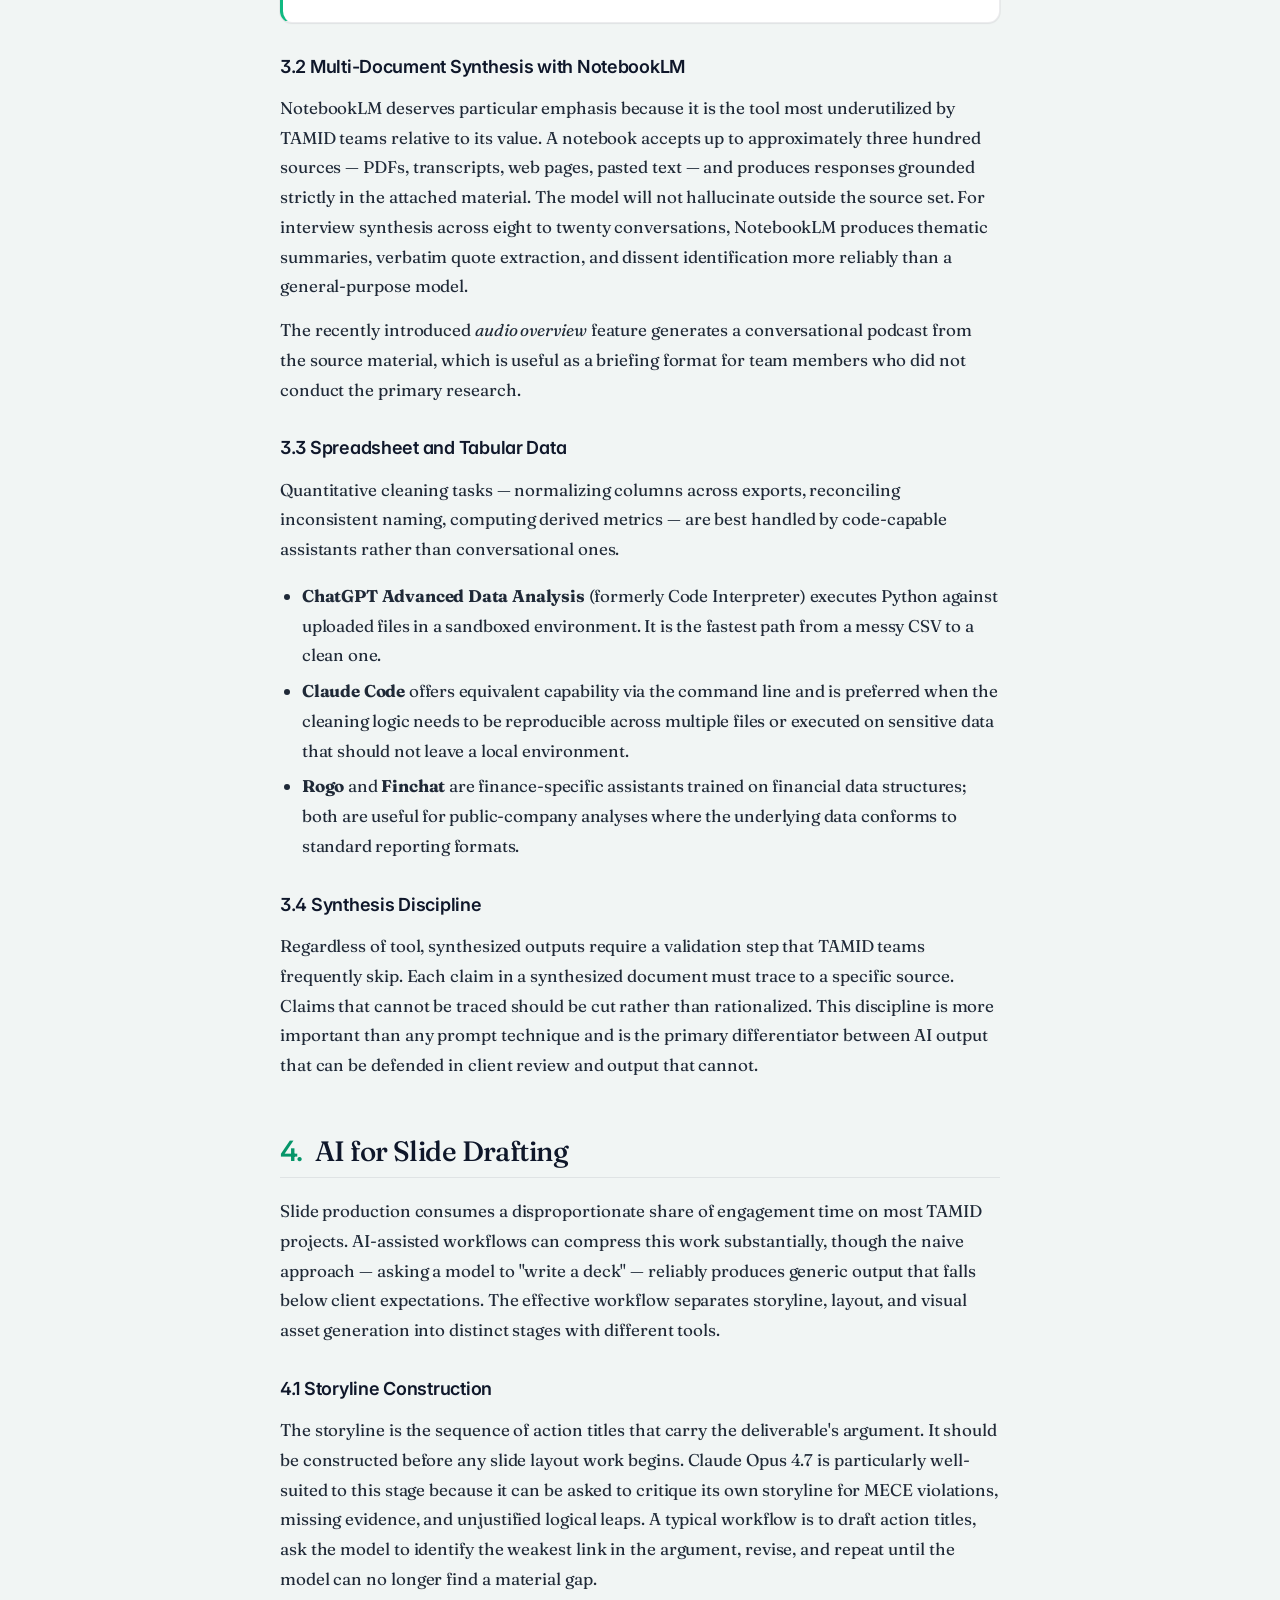
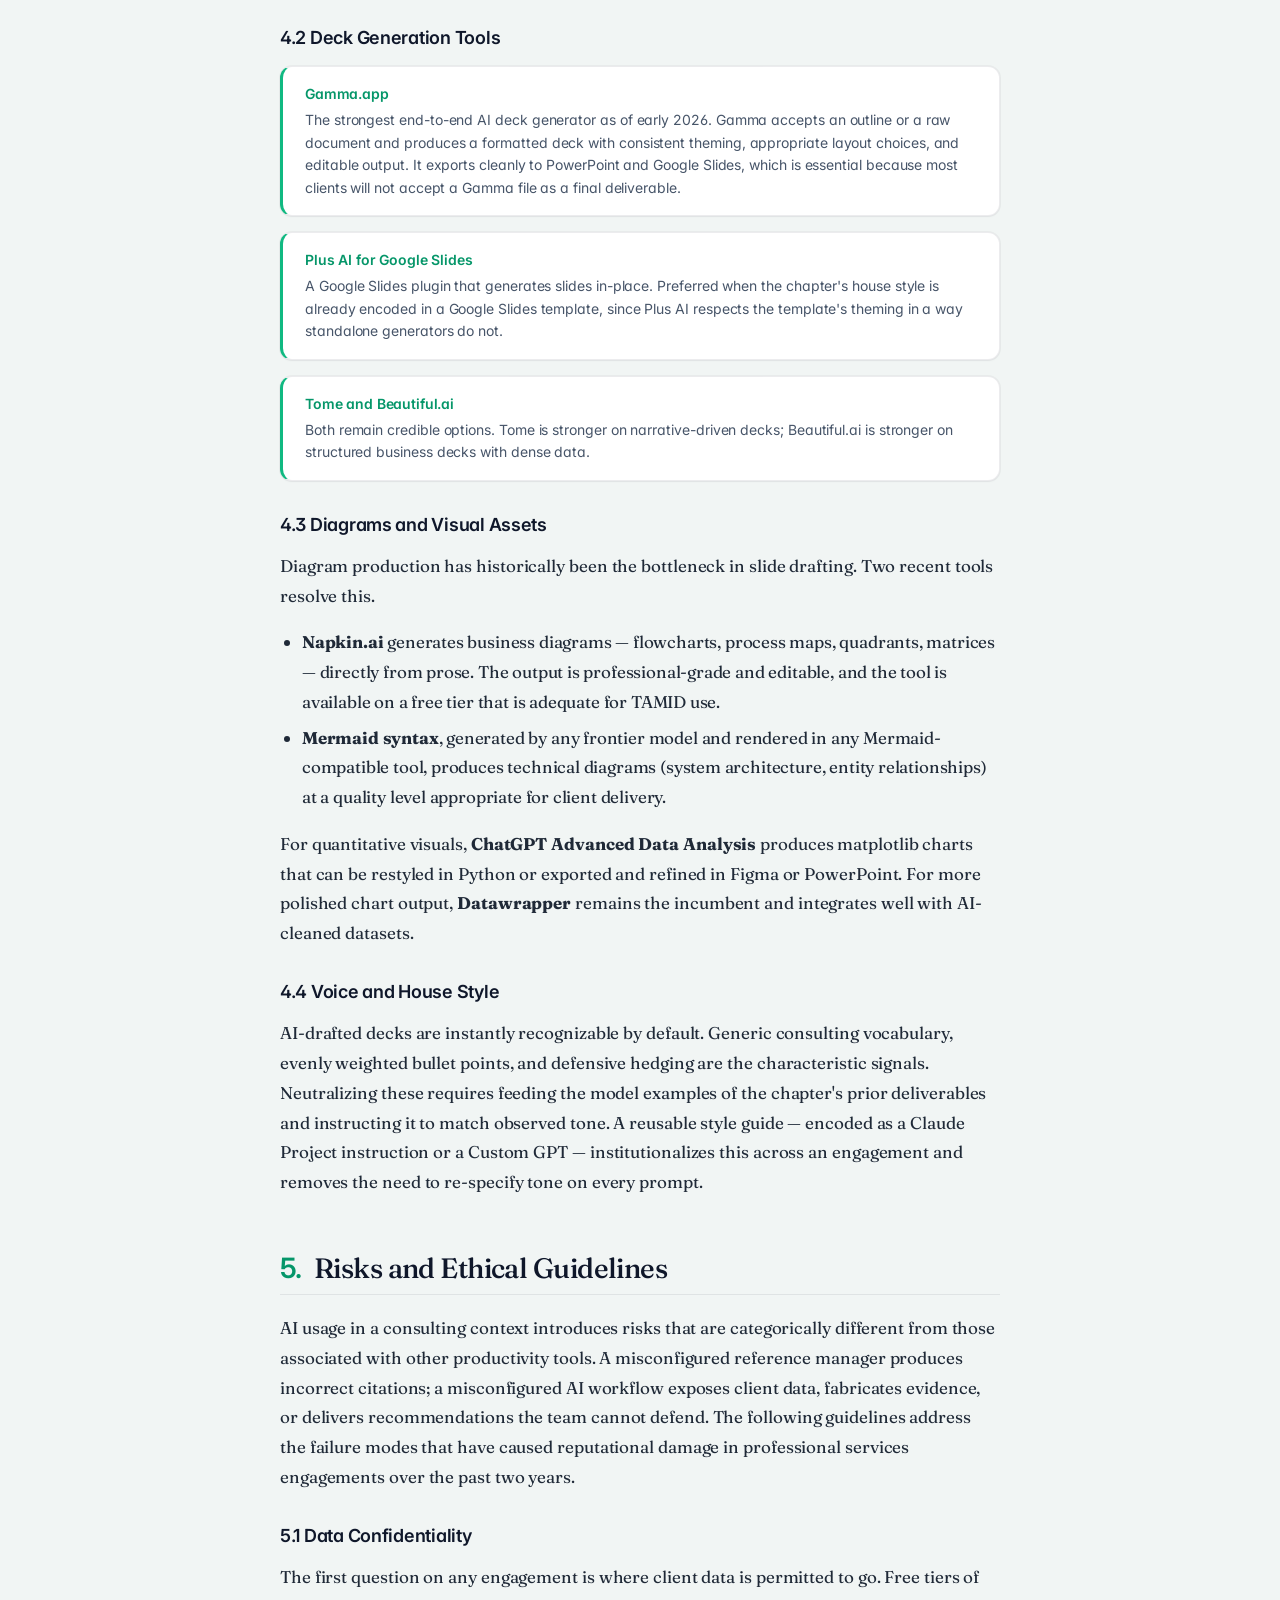
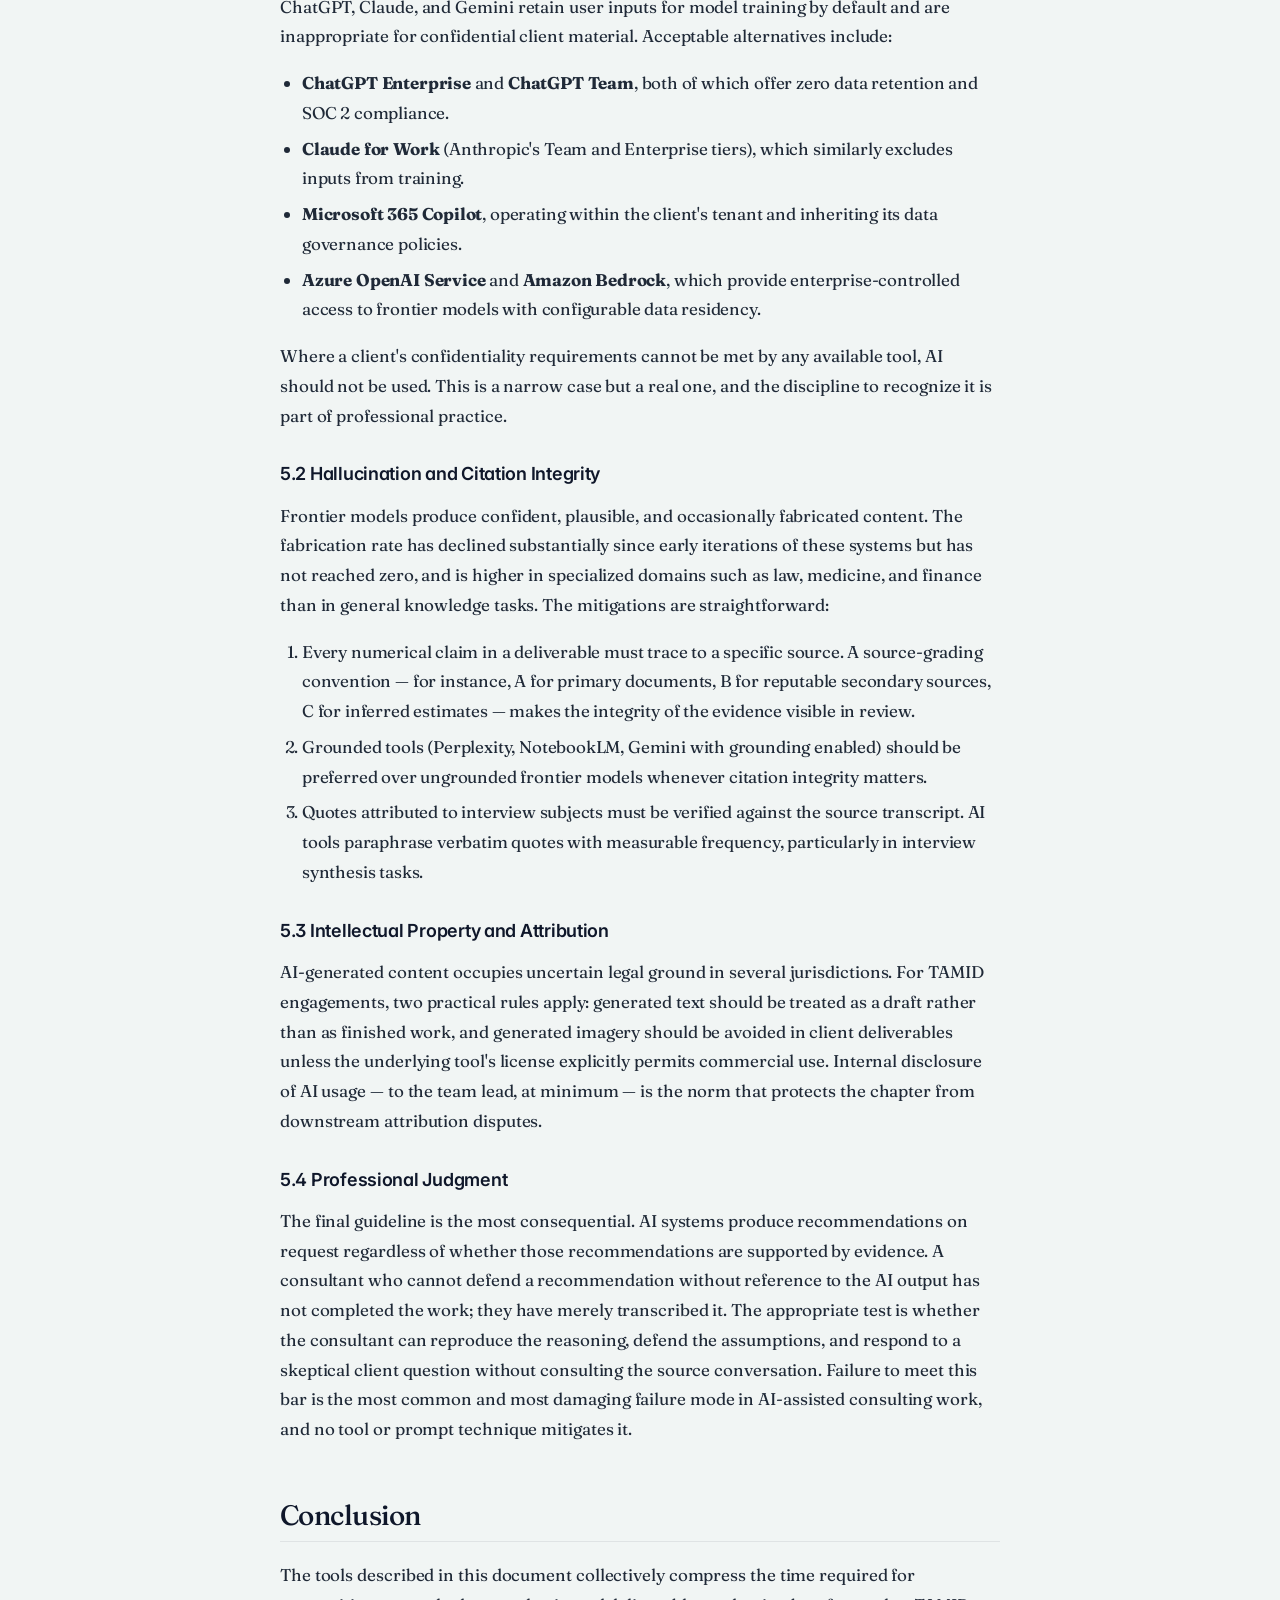
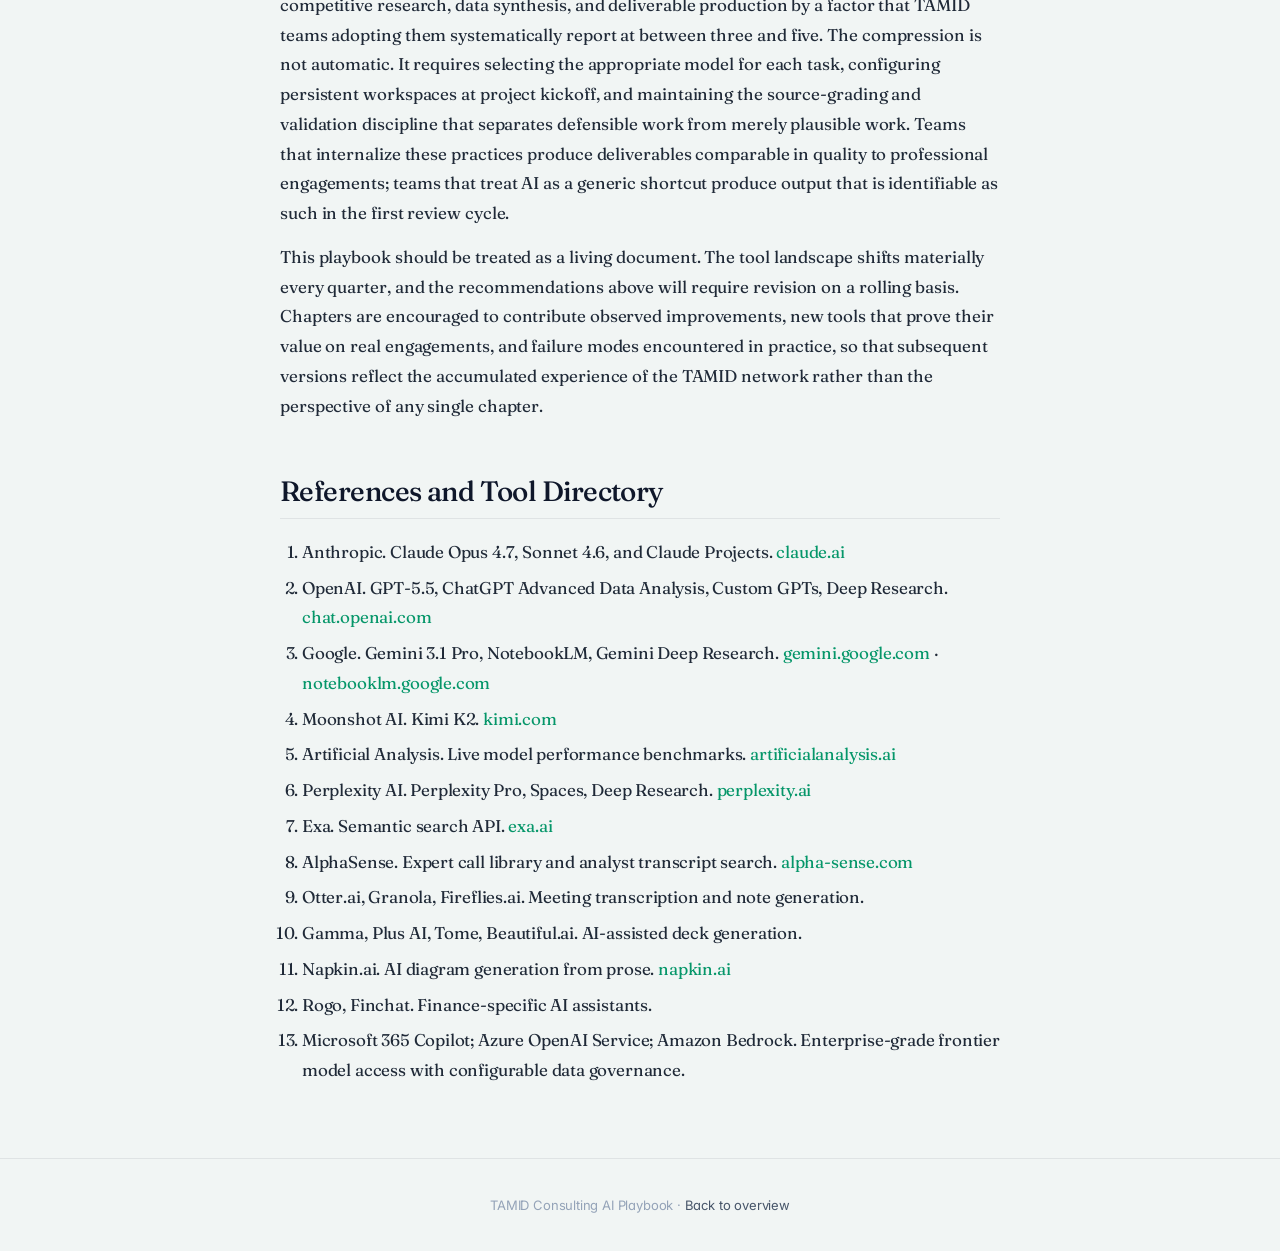
==== commit a602f045: "feat: emerald-on-navy redesign across all pages Rethemes the entire static site to match the new des" ====
--- a/playbook.html
+++ b/playbook.html
@@ -6,100 +6,34 @@
 <title>Playbook — TAMID Consulting AI Playbook</title>
 <link rel="preconnect" href="https://fonts.googleapis.com">
 <link rel="preconnect" href="https://fonts.gstatic.com" crossorigin>
-<link href="https://fonts.googleapis.com/css2?family=Inter:wght@400;500;600;700&family=Source+Serif+4:wght@400;500;600&family=JetBrains+Mono:wght@400;500&display=swap" rel="stylesheet">
+<link href="https://fonts.googleapis.com/css2?family=Inter:wght@400;500;600;700&family=Fraunces:opsz,wght@9..144,400;9..144,500;9..144,600&family=Source+Serif+4:wght@400;500;600&family=JetBrains+Mono:wght@400;500&display=swap" rel="stylesheet">
 <link rel="stylesheet" href="styles.css" />
-<style>
-  .paper { max-width: 720px; margin: 0 auto; }
-  .paper p {
-    color: #3F3F46; margin: 14px 0;
-    font-size: 17px; line-height: 1.7;
-    font-family: "Source Serif 4", Georgia, serif;
-    letter-spacing: -0.005em;
-  }
-  .paper h2 {
-    font-size: 26px; margin-top: 56px; margin-bottom: 18px;
-    padding-bottom: 10px;
-    border-bottom: 1px solid var(--border);
-    letter-spacing: -0.025em;
-    font-weight: 600;
-  }
-  .paper h3 {
-    font-size: 18px; margin-top: 32px;
-    color: var(--ink); font-weight: 600;
-    letter-spacing: -0.015em;
-  }
-  .paper ul, .paper ol {
-    color: #3F3F46; padding-left: 22px;
-    font-family: "Source Serif 4", Georgia, serif;
-    font-size: 17px; line-height: 1.7;
-  }
-  .paper li { margin: 6px 0; }
-  .paper .sectnum {
-    color: var(--accent);
-    margin-right: 12px;
-    font-family: "Inter", sans-serif;
-    font-weight: 600;
-  }
-  .paper .meta {
-    color: var(--ink-faint); font-size: 13px;
-    margin-bottom: 32px;
-    font-family: "Inter", sans-serif;
-    letter-spacing: -0.005em;
-  }
-  .paper blockquote {
-    border-left: 3px solid var(--accent);
-    margin: 22px 0; padding: 8px 20px;
-    color: var(--ink-dim); font-style: italic;
-    font-family: "Source Serif 4", Georgia, serif;
-  }
-  .toolref {
-    background: #FAFAF8;
-    border: 1px solid var(--border);
-    border-radius: 14px;
-    padding: 16px 20px;
-    margin: 16px 0;
-    font-family: "Inter", sans-serif;
-  }
-  .toolref .tname {
-    color: var(--accent); font-weight: 600;
-    font-size: 14px;
-    letter-spacing: -0.01em;
-  }
-  .toolref p {
-    margin: 4px 0; font-size: 14px;
-    color: var(--ink-dim); line-height: 1.55;
-    font-family: "Inter", sans-serif;
-  }
-  .refs {
-    font-size: 14px; color: var(--ink-dim);
-    font-family: "Inter", sans-serif;
-    line-height: 1.6;
-  }
-  .refs li { margin: 6px 0; }
-</style>
 </head>
 <body>
 
-<header class="nav">
-  <div class="nav-inner">
-    <div class="brand">TAMID Consulting · <span>AI Playbook</span></div>
-    <ul>
-      <li><a class="navlink" href="index.html">Home</a></li>
-      <li><a class="navlink" href="playbook.html">Playbook</a></li>
-      <li><a class="navlink" href="prompts.html">Prompts</a></li>
-      <li><a class="navlink" href="rollout.html">Rollout</a></li>
+<header class="hero-header">
+  <div class="hero-nav">
+    <a href="index.html" class="brand">TAMID Consulting · <span>AI Playbook</span></a>
+    <ul class="nav-links">
+      <li><a href="index.html">Home</a></li>
+      <li><a href="playbook.html" class="active">Playbook</a></li>
+      <li><a href="prompts.html">Prompts</a></li>
+      <li><a href="workshop.html">Workshop</a></li>
+      <li><a href="rollout.html">Rollout</a></li>
     </ul>
   </div>
+  <div class="hero-content">
+    <a class="back-link" href="index.html">← Back to overview</a>
+    <span class="eyebrow">Deliverable 01</span>
+    <h1>An AI Toolkit for TAMID Consulting Teams</h1>
+  </div>
 </header>
 
-<section class="hero">
-  <a class="back-link" href="index.html">← Back to overview</a>
-  <span class="eyebrow">Deliverable 01</span>
-  <h1>An AI Toolkit for TAMID Consulting Teams</h1>
-  <p class="lede">A structured reference covering model selection, competitive research, data synthesis, slide production, and ethical guardrails — organized around the specific services and agentic systems available to student consultants in 2026.</p>
-</section>
-
-<section>
+<div class="lede-quote">
+  <p>A structured reference covering model selection, competitive research, data synthesis, slide production, and ethical guardrails — organized around the specific services and agentic systems available to student consultants in 2026.</p>
+</div>
+
+<section class="tight">
 <div class="paper">
 
 <p class="meta">TAMID Consulting AI Playbook · Version 1.0</p>
--- a/styles.css
+++ b/styles.css
@@ -1,31 +1,53 @@
 :root {
-  --bg: #FBFAF7;
-  --bg-soft: #FFFFFF;
-  --ink: #18181B;
-  --ink-dim: #71717A;
-  --ink-faint: #A1A1AA;
-  --accent: #6E56CF;
-  --accent-soft: #EDE9FE;
-  --accent-2: #FF8A65;
-  --accent-2-soft: #FFE8E0;
-  --mint: #5EEAD4;
-  --border: rgba(24, 24, 27, 0.08);
-  --border-strong: rgba(24, 24, 27, 0.12);
-  --card: #FFFFFF;
-  --shadow-sm: 0 1px 2px rgba(24, 24, 27, 0.04), 0 0 0 1px rgba(24, 24, 27, 0.04);
-  --shadow-md: 0 4px 12px rgba(24, 24, 27, 0.06), 0 0 0 1px rgba(24, 24, 27, 0.04);
-  --shadow-lg: 0 16px 48px rgba(24, 24, 27, 0.08), 0 0 0 1px rgba(24, 24, 27, 0.04);
+  /* Surface */
+  --bg: #f1f5f4;
+  --bg-soft: #ffffff;
+  --card: #ffffff;
+
+  /* Ink */
+  --ink: #0f172a;
+  --ink-dim: #475569;
+  --ink-faint: #94a3b8;
+
+  /* Hero (dark band) */
+  --hero-from: #0a1f2c;
+  --hero-via:  #0d3d3d;
+  --hero-to:   #0f5d44;
+  --hero-ink: #ffffff;
+  --hero-ink-dim: rgba(255, 255, 255, 0.72);
+  --hero-ink-faint: rgba(255, 255, 255, 0.5);
+  --hero-border: rgba(255, 255, 255, 0.12);
+
+  /* Accent (emerald) */
+  --accent: #10b981;
+  --accent-strong: #059669;
+  --accent-soft: #d1fae5;
+  --accent-soft-2: #a7f3d0;
+  --accent-ink: #064e3b;
+
+  /* Secondary (warm) */
+  --accent-2: #d97706;
+  --accent-2-soft: #fef3c7;
+  --accent-2-ink: #92400e;
+
+  /* Borders / shadow */
+  --border: rgba(15, 23, 42, 0.08);
+  --border-strong: rgba(15, 23, 42, 0.14);
+  --shadow-sm: 0 1px 2px rgba(15, 23, 42, 0.04), 0 0 0 1px rgba(15, 23, 42, 0.04);
+  --shadow-md: 0 6px 18px rgba(15, 23, 42, 0.08), 0 0 0 1px rgba(15, 23, 42, 0.04);
+  --shadow-lg: 0 18px 48px rgba(15, 23, 42, 0.10), 0 0 0 1px rgba(15, 23, 42, 0.04);
+
+  /* Type */
+  --font-sans: "Inter", -apple-system, BlinkMacSystemFont, "Segoe UI", Roboto, sans-serif;
+  --font-display: "Fraunces", "Source Serif 4", Georgia, serif;
+  --font-mono: "JetBrains Mono", "SF Mono", Menlo, Consolas, monospace;
 }
 
 * { box-sizing: border-box; }
 html, body { margin: 0; padding: 0; }
 body {
-  font-family: "Inter", -apple-system, BlinkMacSystemFont, "Segoe UI", Roboto, sans-serif;
+  font-family: var(--font-sans);
   background: var(--bg);
-  background-image:
-    radial-gradient(1100px 500px at 85% -5%, rgba(110, 86, 207, 0.08), transparent 60%),
-    radial-gradient(900px 480px at -5% 30%, rgba(255, 138, 101, 0.06), transparent 60%),
-    radial-gradient(700px 400px at 50% 110%, rgba(94, 234, 212, 0.05), transparent 60%);
   color: var(--ink);
   line-height: 1.55;
   letter-spacing: -0.011em;
@@ -33,139 +55,190 @@
   font-feature-settings: "ss01", "cv11";
 }
 
-a { color: var(--accent); text-decoration: none; transition: opacity 0.15s; }
-a:hover { opacity: 0.75; text-decoration: none; }
-
-/* Nav */
-header.nav {
-  position: sticky; top: 0; z-index: 10;
-  backdrop-filter: blur(20px) saturate(180%);
-  -webkit-backdrop-filter: blur(20px) saturate(180%);
-  background: rgba(251, 250, 247, 0.78);
-  border-bottom: 1px solid var(--border);
-}
-.nav-inner {
+a { color: var(--accent-strong); text-decoration: none; transition: opacity 0.15s; }
+a:hover { opacity: 0.78; }
+
+/* ====================================================================
+   HERO HEADER (full-bleed dark gradient band)
+   ==================================================================== */
+.hero-header {
+  position: relative;
+  background:
+    radial-gradient(1100px 480px at 95% 10%, rgba(16, 185, 129, 0.28), transparent 60%),
+    radial-gradient(900px 600px at -5% 110%, rgba(14, 116, 144, 0.32), transparent 60%),
+    linear-gradient(135deg, var(--hero-from) 0%, var(--hero-via) 55%, var(--hero-to) 100%);
+  color: var(--hero-ink);
+  border-bottom: 1px solid var(--hero-border);
+}
+
+.hero-nav {
   max-width: 1080px; margin: 0 auto;
-  padding: 16px 28px;
+  padding: 22px 28px;
   display: flex; align-items: center; justify-content: space-between;
-}
+  gap: 24px;
+  border-bottom: 1px solid var(--hero-border);
+}
+
 .brand {
-  font-weight: 600; letter-spacing: -0.02em;
-  font-size: 15px; color: var(--ink);
-}
-.brand span { color: var(--accent); }
-.nav ul { display: flex; gap: 28px; list-style: none; padding: 0; margin: 0; }
-.nav a.navlink {
-  color: var(--ink-dim); font-size: 14px; font-weight: 500;
-  letter-spacing: -0.01em;
-}
-.nav a.navlink:hover { color: var(--ink); opacity: 1; }
-
-/* Sections */
+  font-family: var(--font-sans);
+  font-weight: 600; letter-spacing: -0.015em;
+  font-size: 14px; color: var(--hero-ink);
+}
+.brand span {
+  color: var(--accent-soft-2);
+  font-weight: 500;
+}
+
+.nav-links {
+  display: flex; gap: 24px; list-style: none; padding: 0; margin: 0;
+}
+.nav-links a {
+  color: var(--hero-ink-dim);
+  font-size: 13.5px; font-weight: 500;
+  letter-spacing: -0.005em;
+  transition: color 0.15s ease;
+}
+.nav-links a:hover {
+  color: var(--hero-ink); opacity: 1;
+}
+.nav-links a.active {
+  color: var(--accent-soft-2);
+}
+
+.hero-content {
+  max-width: 1080px; margin: 0 auto;
+  padding: 56px 28px 88px;
+}
+.hero-content.hero-content-lg {
+  padding: 88px 28px 112px;
+}
+
+/* Back link inside hero */
+.back-link {
+  display: inline-flex; align-items: center; gap: 6px;
+  color: var(--hero-ink-dim); font-size: 13.5px;
+  margin-bottom: 32px; font-weight: 500;
+  letter-spacing: -0.005em;
+}
+.back-link:hover { color: var(--hero-ink); opacity: 1; }
+
+/* Eyebrow / deliverable badge */
+.eyebrow {
+  display: inline-block;
+  font-family: var(--font-sans);
+  font-size: 11.5px; font-weight: 600;
+  letter-spacing: 0.04em;
+  text-transform: uppercase;
+  color: var(--accent-soft-2);
+  background: rgba(16, 185, 129, 0.16);
+  border: 1px solid rgba(16, 185, 129, 0.28);
+  padding: 5px 12px;
+  border-radius: 999px;
+  margin-bottom: 18px;
+}
+
+/* H1 inside hero (serif display) */
+.hero-content h1 {
+  font-family: var(--font-display);
+  font-weight: 500;
+  font-size: clamp(40px, 6.4vw, 78px);
+  line-height: 1.02;
+  letter-spacing: -0.025em;
+  margin: 0 0 18px;
+  color: var(--hero-ink);
+  font-feature-settings: "ss01" on, "ss02" on;
+  font-variation-settings: "SOFT" 30, "WONK" 0;
+}
+.hero-content .lede {
+  color: var(--hero-ink-dim);
+  font-size: clamp(16px, 1.45vw, 19px);
+  max-width: 680px;
+  line-height: 1.55;
+  letter-spacing: -0.011em;
+  margin: 0;
+}
+
+/* ====================================================================
+   SECTIONS
+   ==================================================================== */
 section {
   max-width: 980px; margin: 0 auto;
-  padding: 88px 28px;
-}
-.hero {
-  padding-top: 120px;
-  padding-bottom: 72px;
-}
-
-/* Eyebrow / pill labels */
-.eyebrow, .slide-num {
-  display: inline-block;
-  font-size: 12px; font-weight: 600;
-  letter-spacing: -0.005em;
-  color: var(--accent);
-  padding: 6px 12px;
-  background: var(--accent-soft);
-  border-radius: 999px;
-  margin-bottom: 22px;
-}
-
-/* Headings */
-h1 {
-  font-size: clamp(40px, 6vw, 68px);
-  line-height: 1.02;
-  letter-spacing: -0.035em;
-  font-weight: 600;
-  margin: 0 0 22px;
+  padding: 80px 28px;
+}
+section.tight { padding: 56px 28px; }
+
+/* Lede quote — green left border, used as intro paragraph below hero */
+.lede-quote {
+  max-width: 980px; margin: 0 auto;
+  padding: 56px 28px 24px;
+}
+.lede-quote p {
+  border-left: 3px solid var(--accent);
+  padding: 6px 22px;
+  margin: 0;
+  font-size: clamp(18px, 1.7vw, 22px);
+  line-height: 1.5;
+  letter-spacing: -0.014em;
   color: var(--ink);
-}
+  font-weight: 400;
+}
+
+/* Section sub */
+.section-sub {
+  color: var(--ink-dim);
+  margin-bottom: 32px;
+  max-width: 660px;
+  font-size: 16px;
+  line-height: 1.55;
+}
+
+/* ====================================================================
+   HEADINGS (in body, not hero)
+   ==================================================================== */
 h2 {
-  font-size: clamp(26px, 3.4vw, 38px);
-  line-height: 1.1;
-  letter-spacing: -0.025em;
-  font-weight: 600;
-  margin: 0 0 14px;
+  font-family: var(--font-display);
+  font-size: clamp(26px, 3.2vw, 36px);
+  line-height: 1.12;
+  letter-spacing: -0.02em;
+  font-weight: 500;
+  margin: 0 0 16px;
   color: var(--ink);
 }
 h3 {
+  font-family: var(--font-sans);
   font-size: 17px;
-  line-height: 1.3;
-  letter-spacing: -0.015em;
+  line-height: 1.35;
+  letter-spacing: -0.014em;
   font-weight: 600;
   margin: 0 0 8px;
   color: var(--ink);
 }
-
-.lede {
-  font-size: clamp(17px, 1.6vw, 20px);
-  color: var(--ink-dim);
-  max-width: 640px;
-  line-height: 1.5;
+h4 {
+  font-family: var(--font-sans);
+  font-size: 15px;
+  font-weight: 600;
   letter-spacing: -0.012em;
-}
-.section-sub {
-  color: var(--ink-dim);
-  margin-bottom: 36px;
-  max-width: 640px;
-  font-size: 16px;
-}
-
-/* Buttons */
-.cta-row { margin-top: 32px; display: flex; gap: 10px; flex-wrap: wrap; }
-.btn {
-  display: inline-flex; align-items: center; gap: 6px;
-  padding: 11px 18px;
-  border-radius: 12px;
-  font-weight: 500; font-size: 14px;
-  letter-spacing: -0.005em;
-  border: 1px solid var(--border);
-  background: var(--card);
+  margin: 0 0 4px;
   color: var(--ink);
-  cursor: pointer;
-  transition: all 0.15s ease;
-  box-shadow: var(--shadow-sm);
-}
-.btn:hover {
-  opacity: 1;
-  transform: translateY(-1px);
-  box-shadow: var(--shadow-md);
-}
-.btn.primary {
-  background: var(--ink);
-  border-color: var(--ink);
-  color: var(--bg-soft);
-}
-.btn.primary:hover { background: #2A2A2E; }
-
-/* Cards */
+}
+
+/* ====================================================================
+   CARDS & GRIDS
+   ==================================================================== */
 .grid {
-  display: grid; gap: 14px;
+  display: grid; gap: 16px;
   grid-template-columns: repeat(auto-fit, minmax(240px, 1fr));
 }
-.grid.grid-2 {
-  grid-template-columns: repeat(2, 1fr);
-}
+.grid.grid-2 { grid-template-columns: repeat(2, 1fr); }
 @media (max-width: 640px) {
   .grid.grid-2 { grid-template-columns: 1fr; }
 }
+
 .card {
   background: var(--card);
   border: 1px solid var(--border);
   padding: 24px;
-  border-radius: 18px;
+  border-radius: 16px;
   transition: all 0.2s ease;
   display: block;
   color: inherit;
@@ -181,49 +254,90 @@
 .card.linkcard::after {
   content: "→";
   position: absolute; top: 22px; right: 22px;
-  color: var(--accent); font-size: 16px;
+  color: var(--accent-strong); font-size: 16px;
   opacity: 0; transition: all 0.2s ease;
 }
 .card.linkcard:hover::after { transform: translateX(4px); opacity: 1; }
+
+/* Tag pill (default — emerald soft) */
 .card .tag {
-  display: inline-block;
+  display: inline-flex; align-items: center; gap: 6px;
+  font-family: var(--font-sans);
   font-size: 11px; font-weight: 600;
   letter-spacing: -0.005em;
-  color: var(--accent);
+  color: var(--accent-ink);
   background: var(--accent-soft);
-  padding: 4px 10px;
+  padding: 5px 11px;
   border-radius: 999px;
   margin-bottom: 14px;
 }
-.card p { color: var(--ink-dim); font-size: 14px; margin: 6px 0 0; line-height: 1.5; }
+
+/* Solid emerald variant (for "Signal 1" pill in screenshot) */
+.card .tag.tag-solid {
+  background: var(--accent);
+  color: #fff;
+}
+
+/* Card content */
+.card p { color: var(--ink-dim); font-size: 14px; margin: 6px 0 0; line-height: 1.55; }
 .card ul { padding-left: 18px; margin: 10px 0 0; color: var(--ink-dim); font-size: 14px; }
 .card li { margin: 4px 0; }
 
-/* Callout */
+/* Card with icon header — flex row of icon-circle + heading */
+.card-head {
+  display: flex; align-items: center; gap: 12px;
+  margin-bottom: 4px;
+}
+.card-head h3 { margin: 0; }
+
+/* Card with icon in top-right (used for signal cards) */
+.card-icon-tr {
+  position: relative;
+}
+.card-icon-tr .icon-circle {
+  position: absolute; top: 22px; right: 22px;
+}
+
+/* Icon circle (emerald soft) */
+.icon-circle {
+  display: inline-flex; align-items: center; justify-content: center;
+  width: 36px; height: 36px;
+  border-radius: 999px;
+  background: var(--accent-soft);
+  color: var(--accent-strong);
+  flex-shrink: 0;
+}
+.icon-circle svg { width: 18px; height: 18px; stroke-width: 2; }
+
+/* ====================================================================
+   CALLOUT (white card with subtle accent)
+   ==================================================================== */
 .callout {
   background: var(--card);
   border: 1px solid var(--border);
-  padding: 32px;
-  border-radius: 20px;
-  box-shadow: var(--shadow-sm);
-}
-.callout h2 { margin-bottom: 12px; }
-.callout p, .callout li { color: var(--ink-dim); font-size: 15px; }
-
-/* Timeline */
+  padding: 28px 30px;
+  border-radius: 18px;
+  box-shadow: var(--shadow-sm);
+}
+.callout h2 { margin-bottom: 10px; font-size: clamp(20px, 2.2vw, 24px); }
+.callout p, .callout li { color: var(--ink-dim); font-size: 15.5px; line-height: 1.55; }
+
+/* ====================================================================
+   TIMELINE / PHASES
+   ==================================================================== */
 .timeline { display: grid; gap: 12px; }
 .phase {
   display: grid;
-  grid-template-columns: 140px 1fr;
+  grid-template-columns: 160px 1fr;
   gap: 18px;
-  padding: 22px 24px;
+  padding: 22px 26px;
   border: 1px solid var(--border);
   border-radius: 16px;
   background: var(--card);
   box-shadow: var(--shadow-sm);
 }
 .phase .wk {
-  font-weight: 600; color: var(--accent);
+  font-weight: 600; color: var(--accent-strong);
   font-size: 13px; letter-spacing: -0.005em;
   border-right: 1px solid var(--border);
   padding-right: 14px;
@@ -232,69 +346,355 @@
 .phase h3 { margin-top: 0; }
 .phase p { color: var(--ink-dim); font-size: 14px; margin: 4px 0 0; }
 
-/* Prompts */
-.prompts { display: grid; gap: 14px; }
+/* ====================================================================
+   PROMPT / TEMPLATE BLOCK
+   ==================================================================== */
 .prompt {
   border: 1px solid var(--border);
   border-radius: 18px;
   background: var(--card);
-  padding: 24px;
+  padding: 26px;
   box-shadow: var(--shadow-sm);
 }
 .prompt h3 { display: flex; align-items: center; gap: 10px; flex-wrap: wrap; }
 .prompt p { color: var(--ink-dim); font-size: 14px; }
+
 .pill {
   font-size: 11px; font-weight: 600;
   padding: 3px 10px; border-radius: 999px;
-  background: var(--accent-2-soft); color: #C2410C;
+  background: var(--accent-2-soft); color: var(--accent-2-ink);
   letter-spacing: -0.005em;
 }
 
+/* Code block wrapper with header (filename + copy button) */
+.code-block {
+  margin-top: 16px;
+  border: 1px solid var(--border);
+  border-radius: 12px;
+  overflow: hidden;
+  background: #f8fafc;
+}
+.code-block-head {
+  display: flex; align-items: center; justify-content: space-between;
+  padding: 10px 16px;
+  background: #f1f5f9;
+  border-bottom: 1px solid var(--border);
+  font-family: var(--font-sans);
+  font-size: 12px;
+  color: var(--ink-dim);
+  font-weight: 500;
+  letter-spacing: -0.005em;
+}
+.copy-btn {
+  font-family: var(--font-sans);
+  font-size: 11.5px; font-weight: 600;
+  letter-spacing: -0.005em;
+  color: var(--accent-ink);
+  background: var(--accent-soft);
+  border: 1px solid transparent;
+  padding: 4px 10px;
+  border-radius: 6px;
+  cursor: pointer;
+  transition: all 0.15s ease;
+}
+.copy-btn:hover {
+  background: var(--accent-soft-2);
+  border-color: rgba(16, 185, 129, 0.4);
+}
+.copy-btn.copied {
+  background: var(--accent);
+  color: #fff;
+}
+.code-block pre {
+  margin: 0;
+  border: none;
+  border-radius: 0;
+  background: #f8fafc;
+}
+
 pre {
-  background: #FAFAF8;
-  border: 1px solid var(--border);
-  padding: 18px;
+  background: #f8fafc;
+  border: 1px solid var(--border);
+  padding: 18px 20px;
   border-radius: 12px;
   overflow-x: auto;
-  color: #18181B;
-  font-family: "JetBrains Mono", "SF Mono", Menlo, Consolas, monospace;
+  color: #0f172a;
+  font-family: var(--font-mono);
   font-size: 12.5px;
-  line-height: 1.6;
+  line-height: 1.7;
   margin: 14px 0 0;
   white-space: pre-wrap;
   letter-spacing: -0.005em;
 }
 
-/* Back link */
-.back-link {
-  display: inline-flex; align-items: center; gap: 6px;
-  color: var(--ink-dim); font-size: 14px;
-  margin-bottom: 28px; font-weight: 500;
-}
-.back-link:hover { color: var(--ink); opacity: 1; }
-
-/* Chapters (playbook) */
-.chapter {
-  border-left: 2px solid var(--accent-soft);
-  padding: 8px 0 8px 22px;
-  margin: 22px 0;
-}
-.chapter h3 { margin-top: 0; }
-.chapter p { color: var(--ink-dim); margin: 8px 0 0; font-size: 15px; }
-.chapter ul, .chapter ol { color: var(--ink-dim); font-size: 15px; }
-
-/* Footer */
+/* ====================================================================
+   "DEEPER" link
+   ==================================================================== */
+.deeper {
+  display: inline-flex; align-items: center; gap: 4px;
+  margin-top: 22px;
+  color: var(--accent-strong); font-size: 14px; font-weight: 600;
+  transition: gap 0.15s ease;
+}
+.deeper:hover { opacity: 1; gap: 8px; }
+
+/* ====================================================================
+   PROBLEM CARDS (index)
+   ==================================================================== */
+.problem-grid {
+  display: grid; gap: 14px;
+  grid-template-columns: repeat(auto-fit, minmax(240px, 1fr));
+  margin-top: 22px;
+}
+.problem-card {
+  background: var(--card); border: 1px solid var(--border);
+  padding: 22px; border-radius: 16px;
+  box-shadow: var(--shadow-sm);
+}
+.problem-card .lbl {
+  display: inline-block;
+  font-size: 11px; font-weight: 600; letter-spacing: -0.005em;
+  color: var(--accent-2-ink); background: var(--accent-2-soft);
+  padding: 3px 10px; border-radius: 999px;
+  margin-bottom: 10px;
+}
+.problem-card p { margin: 0; color: var(--ink-dim); font-size: 14px; line-height: 1.55; }
+
+/* ====================================================================
+   TOOLS TABLE
+   ==================================================================== */
+.tools-table {
+  width: 100%; border-collapse: separate; border-spacing: 0;
+  background: var(--card); border: 1px solid var(--border);
+  border-radius: 16px; overflow: hidden;
+  box-shadow: var(--shadow-sm);
+  margin-top: 8px;
+}
+.tools-table th, .tools-table td {
+  text-align: left; padding: 16px 22px;
+  border-bottom: 1px solid var(--border);
+  font-size: 14px; vertical-align: top;
+}
+.tools-table th {
+  color: var(--ink-dim); font-weight: 600;
+  background: #f8fafc;
+  font-size: 12px; letter-spacing: 0.02em;
+  text-transform: uppercase;
+}
+.tools-table tr:last-child td { border-bottom: none; }
+.tools-table td:first-child { color: var(--ink); font-weight: 600; width: 32%; }
+.tools-table td:last-child { color: var(--ink-dim); }
+
+/* ====================================================================
+   CLOSING (index)
+   ==================================================================== */
+.closing {
+  text-align: center; padding: 96px 28px 120px;
+  max-width: 720px; margin: 0 auto;
+}
+.closing h2 {
+  font-size: clamp(32px, 4.4vw, 48px);
+  color: var(--ink);
+  margin-bottom: 14px;
+}
+.closing p { color: var(--ink-dim); max-width: 520px; margin: 0 auto; font-size: 16px; }
+.url-pill {
+  display: inline-block; margin-top: 28px;
+  padding: 14px 24px; border-radius: 14px;
+  background: var(--accent);
+  color: #fff;
+  font-weight: 600; font-size: 15px;
+  letter-spacing: -0.01em;
+  box-shadow: var(--shadow-md);
+  transition: all 0.15s ease;
+}
+.url-pill:hover {
+  opacity: 1;
+  background: var(--accent-strong);
+  transform: translateY(-2px);
+  box-shadow: var(--shadow-lg);
+}
+
+/* ====================================================================
+   PLAYBOOK PAPER
+   ==================================================================== */
+.paper { max-width: 720px; margin: 0 auto; }
+.paper p {
+  color: #1f2937; margin: 14px 0;
+  font-size: 17px; line-height: 1.75;
+  font-family: var(--font-display);
+  font-weight: 400;
+  letter-spacing: -0.005em;
+}
+.paper h2 {
+  font-size: 28px; margin-top: 56px; margin-bottom: 18px;
+  padding-bottom: 10px;
+  border-bottom: 1px solid var(--border);
+  letter-spacing: -0.02em;
+  font-weight: 500;
+  font-family: var(--font-display);
+  color: var(--ink);
+}
+.paper h3 {
+  font-size: 18px; margin-top: 32px;
+  color: var(--ink); font-weight: 600;
+  letter-spacing: -0.015em;
+  font-family: var(--font-sans);
+}
+.paper ul, .paper ol {
+  color: #1f2937; padding-left: 22px;
+  font-family: var(--font-display);
+  font-size: 17px; line-height: 1.75;
+}
+.paper li { margin: 6px 0; }
+.paper .sectnum {
+  color: var(--accent-strong);
+  margin-right: 12px;
+  font-family: var(--font-sans);
+  font-weight: 600;
+}
+.paper .meta {
+  color: var(--ink-faint); font-size: 13px;
+  margin-bottom: 32px;
+  font-family: var(--font-sans);
+  letter-spacing: 0.02em;
+  text-transform: uppercase;
+}
+.paper blockquote {
+  border-left: 3px solid var(--accent);
+  margin: 22px 0; padding: 8px 22px;
+  color: var(--ink-dim); font-style: italic;
+  font-family: var(--font-display);
+}
+
+.toolref {
+  background: var(--bg-soft);
+  border: 1px solid var(--border);
+  border-left: 3px solid var(--accent);
+  border-radius: 12px;
+  padding: 16px 22px;
+  margin: 16px 0;
+  font-family: var(--font-sans);
+  box-shadow: var(--shadow-sm);
+}
+.toolref .tname {
+  color: var(--accent-strong); font-weight: 600;
+  font-size: 14px;
+  letter-spacing: -0.01em;
+  margin: 0;
+}
+.toolref p {
+  margin: 4px 0 0; font-size: 14px;
+  color: var(--ink-dim); line-height: 1.6;
+  font-family: var(--font-sans);
+}
+.refs {
+  font-size: 14px; color: var(--ink-dim);
+  font-family: var(--font-sans);
+  line-height: 1.65;
+}
+.refs li { margin: 6px 0; }
+
+/* ====================================================================
+   WORKSHOP (download cards + agenda)
+   ==================================================================== */
+.download-row {
+  display: grid;
+  grid-template-columns: repeat(2, 1fr);
+  gap: 16px;
+  margin-top: 8px;
+}
+@media (max-width: 640px) {
+  .download-row { grid-template-columns: 1fr; }
+}
+.dl-card {
+  display: block;
+  background: var(--card);
+  border: 1px solid var(--border);
+  border-radius: 18px;
+  padding: 26px;
+  box-shadow: var(--shadow-sm);
+  transition: all 0.2s ease;
+  color: inherit;
+  position: relative;
+}
+.dl-card:hover {
+  opacity: 1;
+  transform: translateY(-2px);
+  box-shadow: var(--shadow-md);
+  border-color: var(--border-strong);
+}
+.dl-card .ftype {
+  display: inline-block;
+  font-family: var(--font-mono);
+  font-size: 10.5px;
+  font-weight: 600;
+  letter-spacing: 0.04em;
+  color: var(--accent-ink);
+  background: var(--accent-soft);
+  padding: 4px 10px;
+  border-radius: 6px;
+  margin-bottom: 14px;
+}
+.dl-card h3 { margin: 0 0 6px; font-size: 18px; }
+.dl-card p { margin: 0; color: var(--ink-dim); font-size: 13.5px; line-height: 1.55; }
+.dl-card .arrow {
+  position: absolute; top: 26px; right: 26px;
+  color: var(--accent-strong); font-size: 16px;
+  opacity: 0.4; transition: all 0.2s ease;
+}
+.dl-card:hover .arrow { opacity: 1; transform: translateX(4px); }
+.meta-line {
+  color: var(--ink-faint);
+  font-size: 12.5px;
+  margin-top: 10px;
+  font-family: var(--font-mono);
+}
+
+.agenda { display: grid; gap: 10px; margin-top: 8px; }
+.agenda-row {
+  display: grid;
+  grid-template-columns: 64px 1fr;
+  gap: 18px;
+  padding: 18px 22px;
+  border: 1px solid var(--border);
+  border-radius: 14px;
+  background: var(--card);
+  box-shadow: var(--shadow-sm);
+  align-items: start;
+}
+.agenda-row .num {
+  font-family: var(--font-mono);
+  font-weight: 600;
+  color: var(--accent-strong);
+  font-size: 13px;
+}
+.agenda-row h4 { margin: 0 0 4px; font-size: 15px; font-weight: 600; }
+.agenda-row p { margin: 0; color: var(--ink-dim); font-size: 13.5px; line-height: 1.55; }
+
+/* ====================================================================
+   FOOTER
+   ==================================================================== */
 footer {
   border-top: 1px solid var(--border);
   color: var(--ink-faint); font-size: 13px;
   padding: 36px 28px; text-align: center;
 }
 footer a { color: var(--ink-dim); }
-
-@media (max-width: 640px) {
-  .nav ul { display: none; }
+footer a:hover { color: var(--accent-strong); opacity: 1; }
+
+/* Anchor scroll offset (for in-page anchors) */
+.slide-anchor { scroll-margin-top: 28px; }
+
+/* ====================================================================
+   RESPONSIVE
+   ==================================================================== */
+@media (max-width: 720px) {
+  .nav-links { display: none; }
+  .hero-content { padding: 40px 24px 64px; }
+  .hero-content.hero-content-lg { padding: 64px 24px 80px; }
+  .lede-quote { padding: 36px 24px 16px; }
+  section { padding: 56px 24px; }
   .phase { grid-template-columns: 1fr; }
   .phase .wk { border: none; padding: 0; padding-bottom: 6px; }
-  section { padding: 64px 24px; }
-  .hero { padding-top: 88px; padding-bottom: 56px; }
-}
+}
